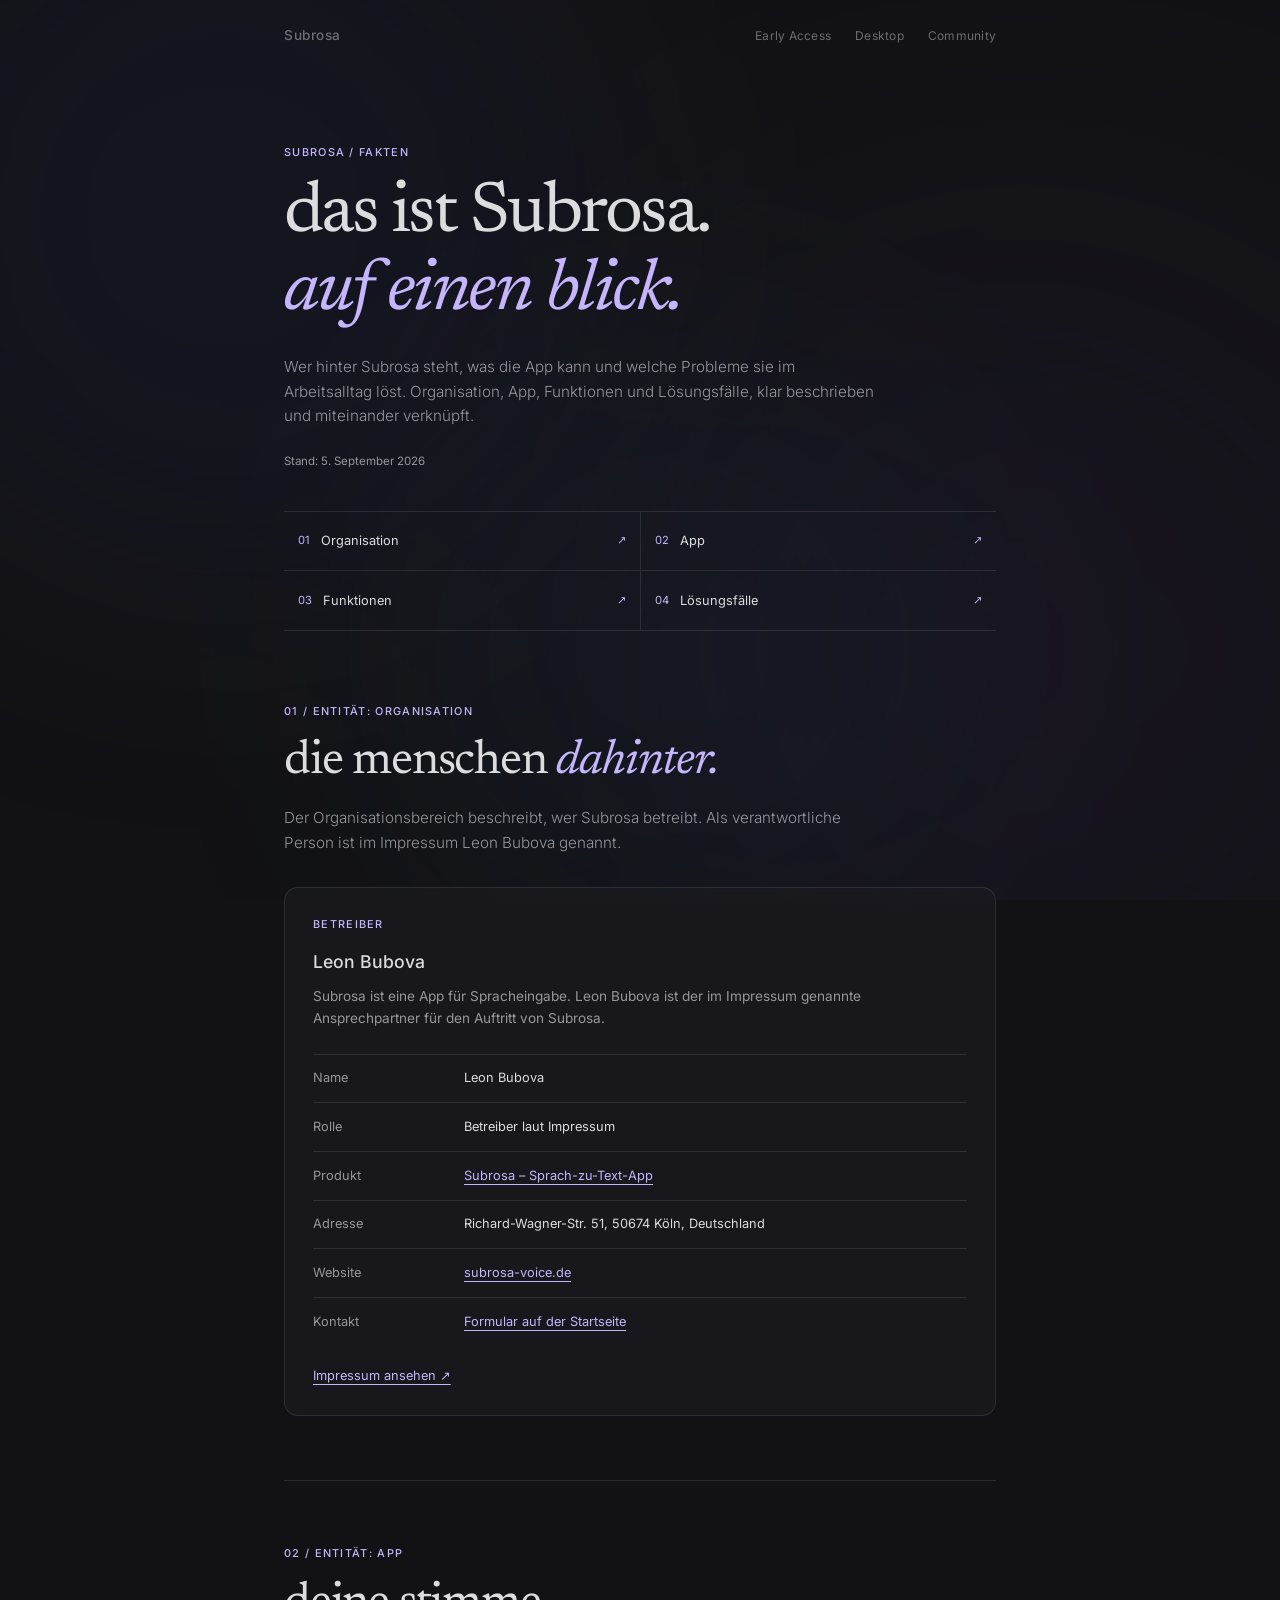
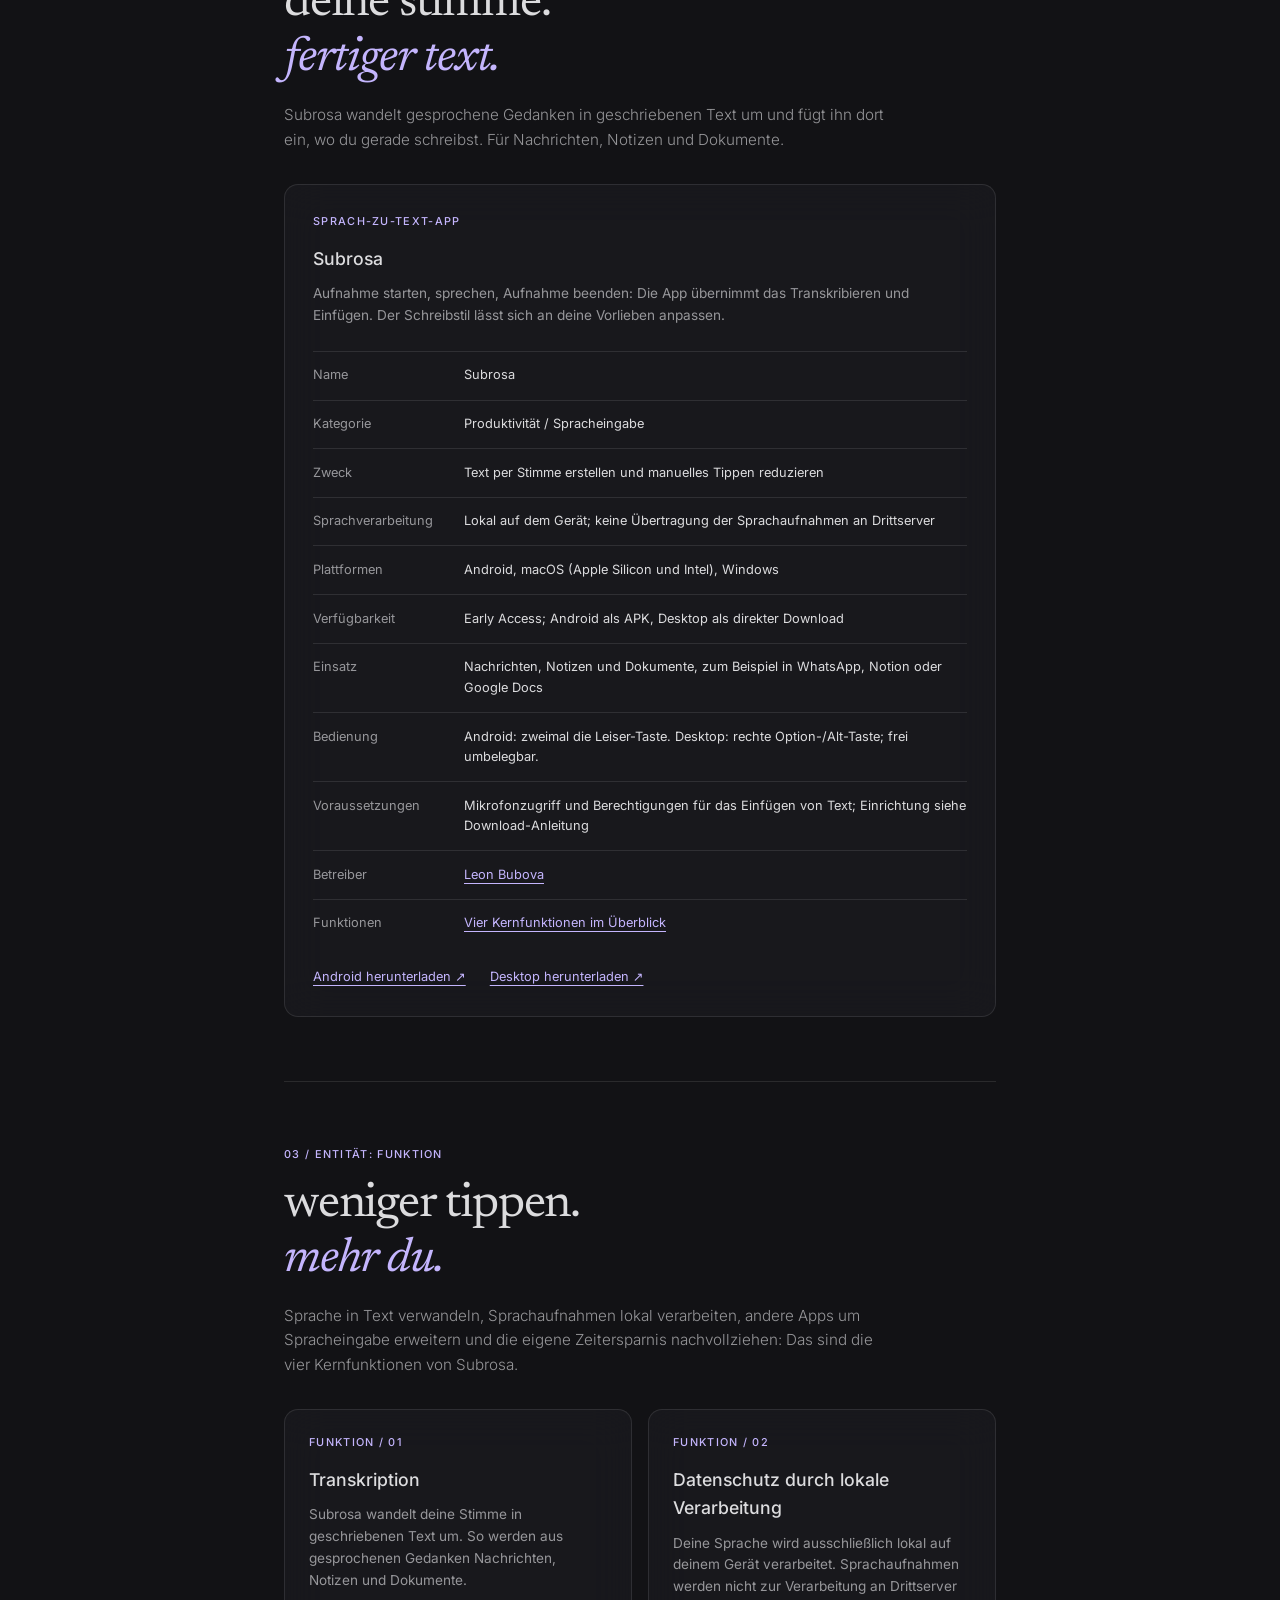
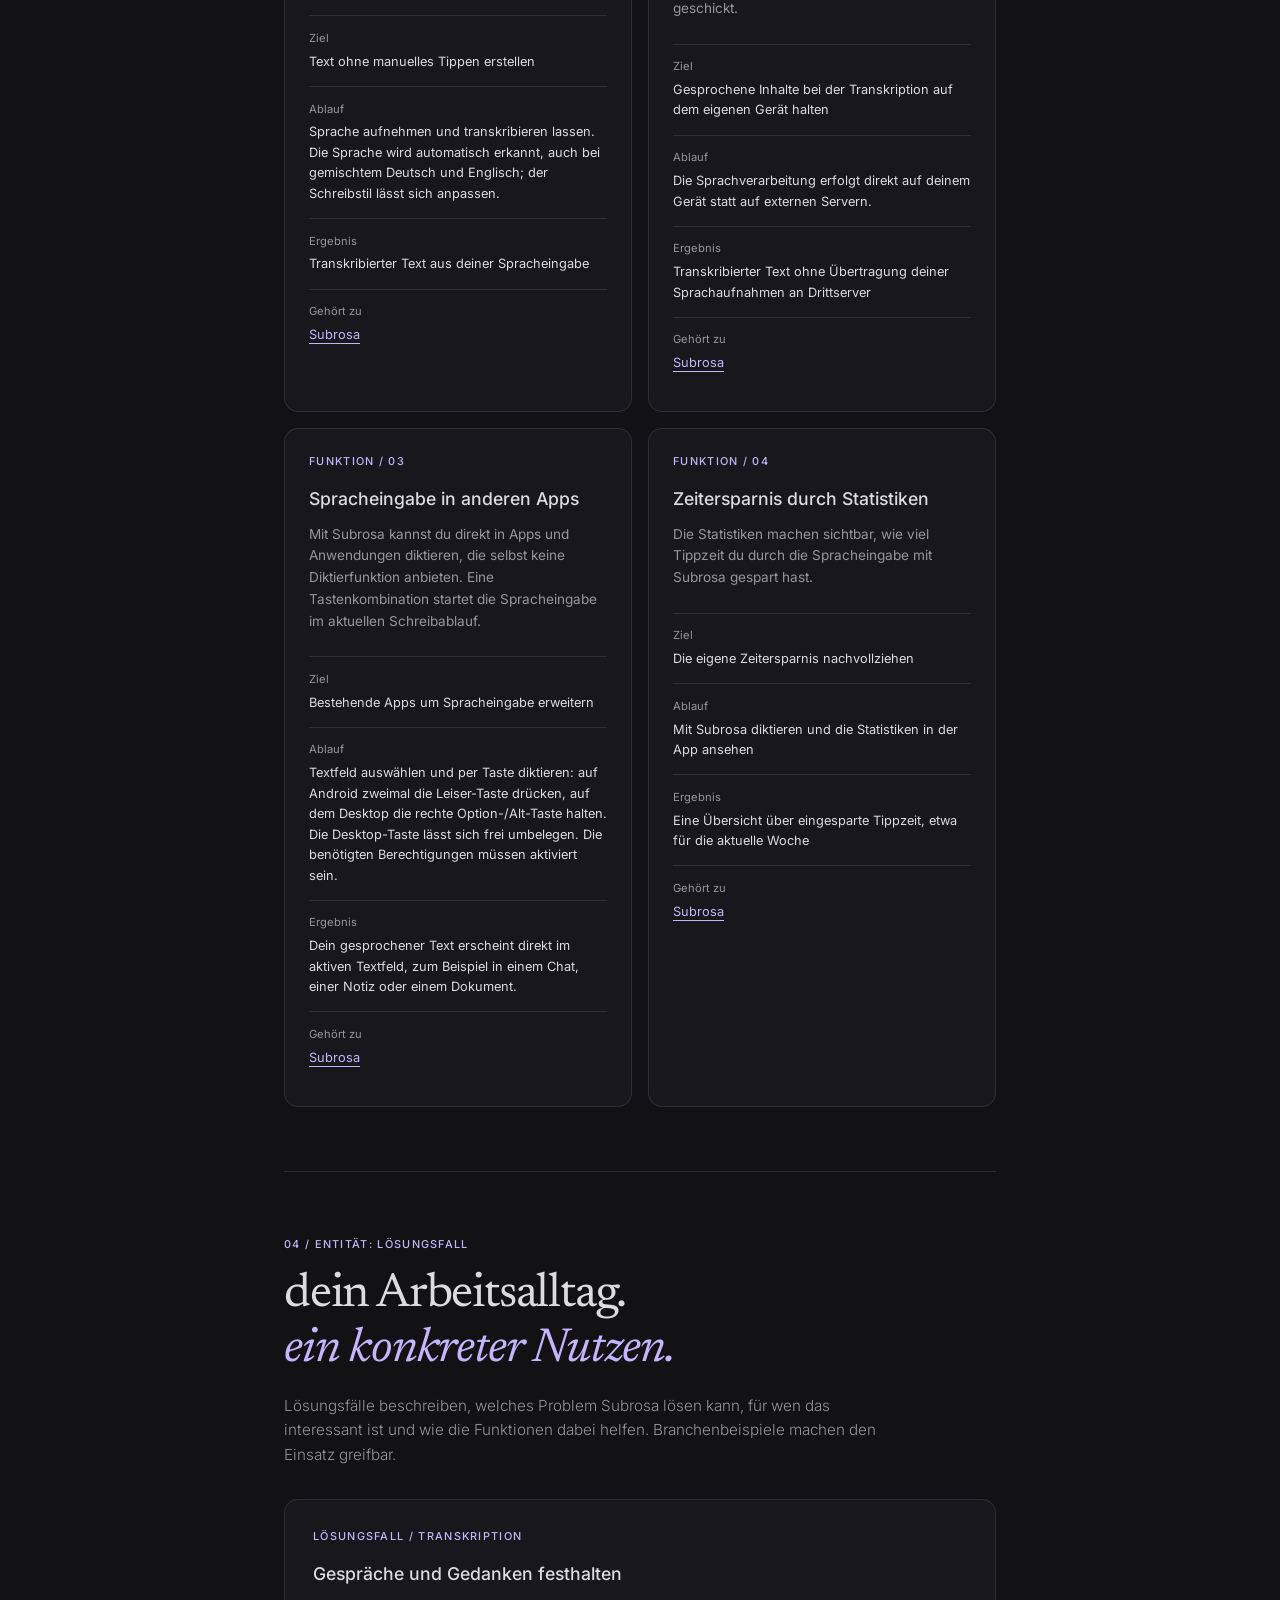
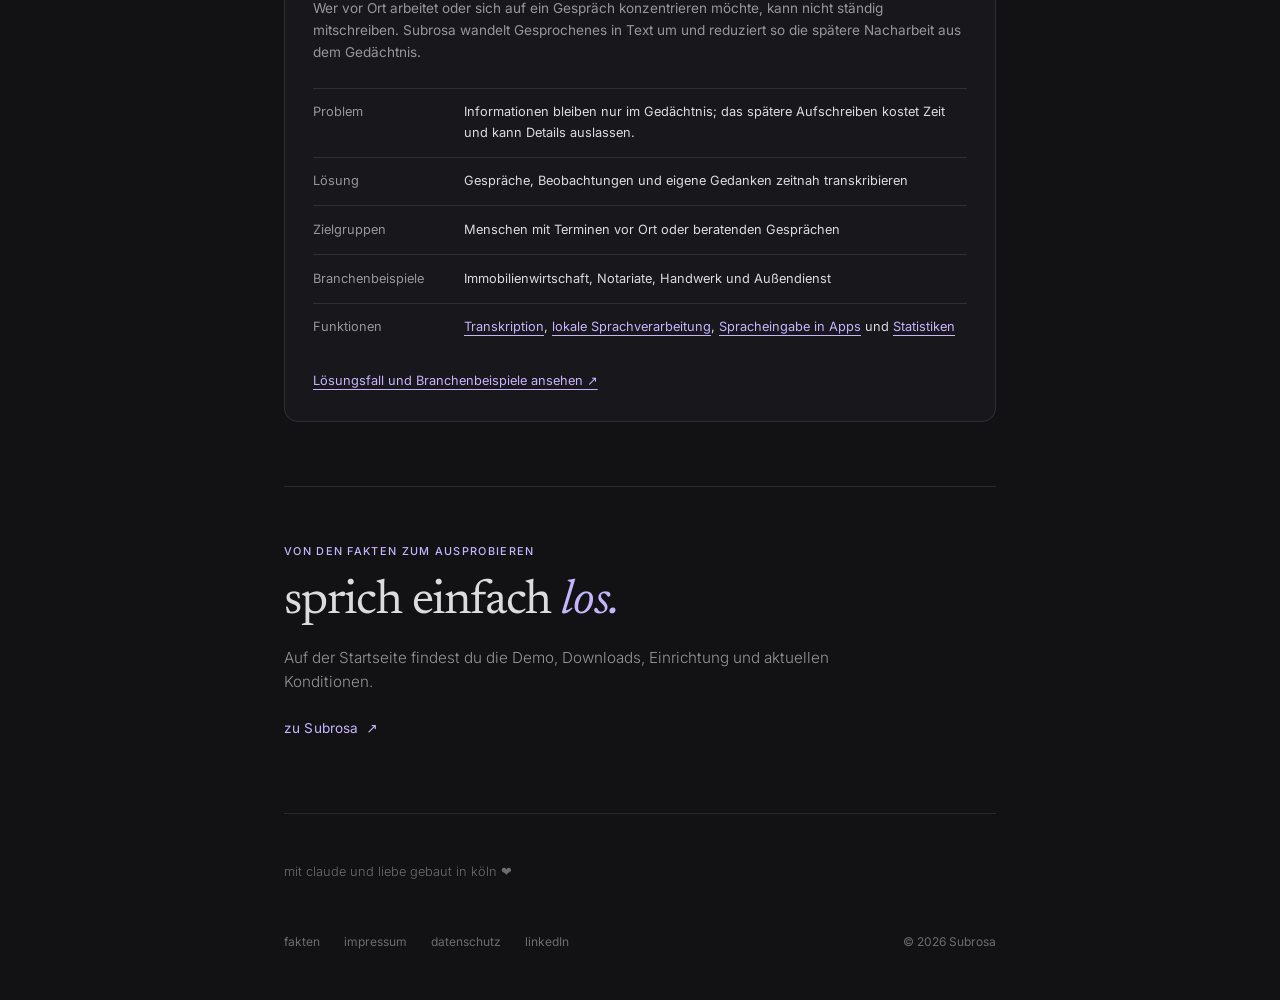
==== fakten/index.html @ fa9d4d7d "Faktenseiten und Partials ergänzt Header und Footer unter Partials angelegt und in die anderen HTML " ====
<!DOCTYPE html>
<html lang="de">
<head>
  <meta charset="UTF-8">
  <meta name="viewport" content="width=device-width, initial-scale=1.0">
  <title>Subrosa Fakten – Organisation, App, Funktionen und Lösungsfälle</title>
  <meta name="description" content="Subrosa im Überblick: Betreiber, App, Funktionen und konkrete Lösungsfälle mit Beispielen für verschiedene Branchen und Arbeitsabläufe.">
  <link rel="canonical" href="https://subrosa-voice.de/fakten/">
  <meta name="theme-color" content="#121215">
  <meta property="og:title" content="Subrosa Fakten – Organisation, App, Funktionen und Lösungsfälle">
  <meta property="og:description" content="Die Fakten zu Subrosa: Betreiber, App, Funktionen und Lösungsfälle für verschiedene Branchen, übersichtlich miteinander verknüpft.">
  <meta property="og:type" content="website">
  <meta property="og:url" content="https://subrosa-voice.de/fakten/">
  <meta property="og:locale" content="de_DE">
  <meta property="og:image" content="https://subrosa-voice.de/og-image.png">
  <meta name="twitter:card" content="summary_large_image">
  <link rel="icon" type="image/svg+xml" href="/favicon.svg">
  <link rel="preload" href="/fonts/inter-var-latin.woff2" as="font" type="font/woff2" crossorigin>
  <link rel="preload" href="/fonts/newsreader-var-normal-latin.woff2" as="font" type="font/woff2" crossorigin>
  <link rel="stylesheet" href="/fonts.css">
  <link rel="stylesheet" href="/styles.css">
  <script type="application/ld+json">
  {
    "@context": "https://schema.org",
    "@graph": [
      {
        "@type": "CollectionPage",
        "@id": "https://subrosa-voice.de/fakten/#seite",
        "url": "https://subrosa-voice.de/fakten/",
        "name": "Subrosa Fakten – Organisation, App, Funktionen und Lösungsfälle",
        "inLanguage": "de",
        "about": [{"@id": "https://subrosa-voice.de/fakten/#betreiber"}, {"@id": "https://subrosa-voice.de/fakten/#app"}],
        "mainEntity": {"@id": "https://subrosa-voice.de/fakten/#app"},
        "hasPart": {
          "@type": "WebPage",
          "@id": "https://subrosa-voice.de/fakten/loesungsfaelle/gespraeche-und-gedanken-festhalten/#seite",
          "url": "https://subrosa-voice.de/fakten/loesungsfaelle/gespraeche-und-gedanken-festhalten/",
          "name": "Gespräche und Gedanken festhalten – Lösungsfall"
        }
      },
      {
        "@type": "Person",
        "@id": "https://subrosa-voice.de/fakten/#betreiber",
        "name": "Leon Bubova",
        "description": "Im Impressum von Subrosa genannter Betreiber.",
        "address": {"@type": "PostalAddress", "streetAddress": "Richard-Wagner-Str. 51", "postalCode": "50674", "addressLocality": "Köln", "addressCountry": "DE"}
      },
      {
        "@type": "SoftwareApplication",
        "@id": "https://subrosa-voice.de/fakten/#app",
        "name": "Subrosa",
        "url": "https://subrosa-voice.de/",
        "description": "Sprach-zu-Text-App, die gesprochene Gedanken in Text umwandelt und in das aktive Textfeld einfügt.",
        "applicationCategory": "ProductivityApplication",
        "operatingSystem": ["Android", "macOS", "Windows"],
        "publisher": {"@id": "https://subrosa-voice.de/fakten/#betreiber"},
        "featureList": ["Transkription von Sprache in Text", "Datenschutz durch lokale Sprachverarbeitung ohne Übertragung an Drittserver", "Spracheingabe per Tastenkombination in Apps ohne eigene Diktierfunktion", "Zeitersparnis durch Statistiken nachvollziehen"]
      }
    ]
  }
  </script>
</head>
<body class="facts-page">
  <a class="site-skip-link" href="#inhalt">zum Inhalt</a>
  <div class="fluid-bg" aria-hidden="true">
    <div class="blob blob-1"></div><div class="blob blob-2"></div><div class="blob blob-3"></div>
  </div>
  <div data-include="header"><a class="site-component-fallback" href="/">Subrosa</a></div>
  <main class="container facts-main" id="inhalt">
    <header class="facts-hero">
      <p class="facts-eyebrow">Subrosa / Fakten</p>
      <h1>das ist Subrosa.<br><em>auf einen blick.</em></h1>
      <p class="facts-intro">Wer hinter Subrosa steht, was die App kann und welche Probleme sie im Arbeitsalltag löst. Organisation, App, Funktionen und Lösungsfälle, klar beschrieben und miteinander verknüpft.</p>
      <p class="facts-meta">Stand: <time datetime="2026-09-05">5. September 2026</time></p>
    </header>

    <div class="facts-index case-index" role="navigation" aria-label="Faktenübersicht">
      <a href="#organisation"><span>01</span> Organisation <span aria-hidden="true">↗</span></a>
      <a href="#app"><span>02</span> App <span aria-hidden="true">↗</span></a>
      <a href="#funktionen"><span>03</span> Funktionen <span aria-hidden="true">↗</span></a>
      <a href="#loesungsfaelle"><span>04</span> Lösungsfälle <span aria-hidden="true">↗</span></a>
    </div>

    <section class="facts-section" id="organisation" aria-labelledby="organisation-title">
      <p class="facts-eyebrow">01 / Entität: Organisation</p>
      <h2 id="organisation-title">die menschen <em>dahinter.</em></h2>
      <p class="facts-section-intro">Der Organisationsbereich beschreibt, wer Subrosa betreibt. Als verantwortliche Person ist im Impressum Leon Bubova genannt.</p>
      <article class="facts-card glass" id="betreiber">
        <p class="facts-eyebrow">Betreiber</p>
        <h3>Leon Bubova</h3>
        <p>Subrosa ist eine App für Spracheingabe. Leon Bubova ist der im Impressum genannte Ansprechpartner für den Auftritt von Subrosa.</p>
        <dl class="facts-data">
          <div><dt>Name</dt><dd>Leon Bubova</dd></div>
          <div><dt>Rolle</dt><dd>Betreiber laut Impressum</dd></div>
          <div><dt>Produkt</dt><dd><a href="#app">Subrosa – Sprach-zu-Text-App</a></dd></div>
          <div><dt>Adresse</dt><dd>Richard-Wagner-Str. 51, 50674 Köln, Deutschland</dd></div>
          <div><dt>Website</dt><dd><a href="https://subrosa-voice.de/">subrosa-voice.de</a></dd></div>
          <div><dt>Kontakt</dt><dd><a href="/#join">Formular auf der Startseite</a></dd></div>
        </dl>
        <a class="facts-link" href="#" data-legal="impressum">Impressum ansehen <span aria-hidden="true">↗</span></a>
      </article>
    </section>

    <section class="facts-section" id="app" aria-labelledby="app-title">
      <p class="facts-eyebrow">02 / Entität: App</p>
      <h2 id="app-title">deine stimme.<br><em>fertiger text.</em></h2>
      <p class="facts-section-intro">Subrosa wandelt gesprochene Gedanken in geschriebenen Text um und fügt ihn dort ein, wo du gerade schreibst. Für Nachrichten, Notizen und Dokumente.</p>
      <article class="facts-card glass">
        <p class="facts-eyebrow">Sprach-zu-Text-App</p>
        <h3>Subrosa</h3>
        <p>Aufnahme starten, sprechen, Aufnahme beenden: Die App übernimmt das Transkribieren und Einfügen. Der Schreibstil lässt sich an deine Vorlieben anpassen.</p>
        <dl class="facts-data">
          <div><dt>Name</dt><dd>Subrosa</dd></div>
          <div><dt>Kategorie</dt><dd>Produktivität / Spracheingabe</dd></div>
          <div><dt>Zweck</dt><dd>Text per Stimme erstellen und manuelles Tippen reduzieren</dd></div>
          <div><dt>Sprachverarbeitung</dt><dd>Lokal auf dem Gerät; keine Übertragung der Sprachaufnahmen an Drittserver</dd></div>
          <div><dt>Plattformen</dt><dd>Android, macOS (Apple Silicon und Intel), Windows</dd></div>
          <div><dt>Verfügbarkeit</dt><dd>Early Access; Android als APK, Desktop als direkter Download</dd></div>
          <div><dt>Einsatz</dt><dd>Nachrichten, Notizen und Dokumente, zum Beispiel in WhatsApp, Notion oder Google Docs</dd></div>
          <div><dt>Bedienung</dt><dd>Android: zweimal die Leiser-Taste. Desktop: rechte Option-/Alt-Taste; frei umbelegbar.</dd></div>
          <div><dt>Voraussetzungen</dt><dd>Mikrofonzugriff und Berechtigungen für das Einfügen von Text; Einrichtung siehe Download-Anleitung</dd></div>
          <div><dt>Betreiber</dt><dd><a href="#betreiber">Leon Bubova</a></dd></div>
          <div><dt>Funktionen</dt><dd><a href="#funktionen">Vier Kernfunktionen im Überblick</a></dd></div>
        </dl>
        <div class="facts-actions"><a class="facts-link" href="/#download">Android herunterladen ↗</a><a class="facts-link" href="/#desktop">Desktop herunterladen ↗</a></div>
      </article>
    </section>

    <section class="facts-section" id="funktionen" aria-labelledby="funktionen-title">
      <p class="facts-eyebrow">03 / Entität: Funktion</p>
      <h2 id="funktionen-title">weniger tippen.<br><em>mehr du.</em></h2>
      <p class="facts-section-intro">Sprache in Text verwandeln, Sprachaufnahmen lokal verarbeiten, andere Apps um Spracheingabe erweitern und die eigene Zeitersparnis nachvollziehen: Das sind die vier Kernfunktionen von Subrosa.</p>
      <div class="facts-grid">
        <article class="facts-card glass" id="transkription">
          <p class="facts-eyebrow">Funktion / 01</p><h3>Transkription</h3>
          <p>Subrosa wandelt deine Stimme in geschriebenen Text um. So werden aus gesprochenen Gedanken Nachrichten, Notizen und Dokumente.</p>
          <dl class="facts-data facts-data-stacked">
            <div><dt>Ziel</dt><dd>Text ohne manuelles Tippen erstellen</dd></div>
            <div><dt>Ablauf</dt><dd>Sprache aufnehmen und transkribieren lassen. Die Sprache wird automatisch erkannt, auch bei gemischtem Deutsch und Englisch; der Schreibstil lässt sich anpassen.</dd></div>
            <div><dt>Ergebnis</dt><dd>Transkribierter Text aus deiner Spracheingabe</dd></div>
            <div><dt>Gehört zu</dt><dd><a href="#app">Subrosa</a></dd></div>
          </dl>
        </article>
        <article class="facts-card glass" id="lokale-sprachverarbeitung">
          <p class="facts-eyebrow">Funktion / 02</p><h3>Datenschutz durch lokale Verarbeitung</h3>
          <p>Deine Sprache wird ausschließlich lokal auf deinem Gerät verarbeitet. Sprachaufnahmen werden nicht zur Verarbeitung an Drittserver geschickt.</p>
          <dl class="facts-data facts-data-stacked">
            <div><dt>Ziel</dt><dd>Gesprochene Inhalte bei der Transkription auf dem eigenen Gerät halten</dd></div>
            <div><dt>Ablauf</dt><dd>Die Sprachverarbeitung erfolgt direkt auf deinem Gerät statt auf externen Servern.</dd></div>
            <div><dt>Ergebnis</dt><dd>Transkribierter Text ohne Übertragung deiner Sprachaufnahmen an Drittserver</dd></div>
            <div><dt>Gehört zu</dt><dd><a href="#app">Subrosa</a></dd></div>
          </dl>
        </article>
        <article class="facts-card glass" id="texteinfuegen">
          <p class="facts-eyebrow">Funktion / 03</p><h3>Spracheingabe in anderen Apps</h3>
          <p>Mit Subrosa kannst du direkt in Apps und Anwendungen diktieren, die selbst keine Diktierfunktion anbieten. Eine Tastenkombination startet die Spracheingabe im aktuellen Schreibablauf.</p>
          <dl class="facts-data facts-data-stacked">
            <div><dt>Ziel</dt><dd>Bestehende Apps um Spracheingabe erweitern</dd></div>
            <div><dt>Ablauf</dt><dd>Textfeld auswählen und per Taste diktieren: auf Android zweimal die Leiser-Taste drücken, auf dem Desktop die rechte Option-/Alt-Taste halten. Die Desktop-Taste lässt sich frei umbelegen. Die benötigten Berechtigungen müssen aktiviert sein.</dd></div>
            <div><dt>Ergebnis</dt><dd>Dein gesprochener Text erscheint direkt im aktiven Textfeld, zum Beispiel in einem Chat, einer Notiz oder einem Dokument.</dd></div>
            <div><dt>Gehört zu</dt><dd><a href="#app">Subrosa</a></dd></div>
          </dl>
        </article>
        <article class="facts-card glass" id="statistiken">
          <p class="facts-eyebrow">Funktion / 04</p><h3>Zeitersparnis durch Statistiken</h3>
          <p>Die Statistiken machen sichtbar, wie viel Tippzeit du durch die Spracheingabe mit Subrosa gespart hast.</p>
          <dl class="facts-data facts-data-stacked">
            <div><dt>Ziel</dt><dd>Die eigene Zeitersparnis nachvollziehen</dd></div>
            <div><dt>Ablauf</dt><dd>Mit Subrosa diktieren und die Statistiken in der App ansehen</dd></div>
            <div><dt>Ergebnis</dt><dd>Eine Übersicht über eingesparte Tippzeit, etwa für die aktuelle Woche</dd></div>
            <div><dt>Gehört zu</dt><dd><a href="#app">Subrosa</a></dd></div>
          </dl>
        </article>
      </div>
    </section>

    <section class="facts-section" id="loesungsfaelle" aria-labelledby="loesungsfaelle-title">
      <p class="facts-eyebrow">04 / Entität: Lösungsfall</p>
      <h2 id="loesungsfaelle-title">dein Arbeitsalltag.<br><em>ein konkreter Nutzen.</em></h2>
      <p class="facts-section-intro">Lösungsfälle beschreiben, welches Problem Subrosa lösen kann, für wen das interessant ist und wie die Funktionen dabei helfen. Branchenbeispiele machen den Einsatz greifbar.</p>
      <article class="facts-card glass">
        <p class="facts-eyebrow">Lösungsfall / Transkription</p>
        <h3>Gespräche und Gedanken festhalten</h3>
        <p>Wer vor Ort arbeitet oder sich auf ein Gespräch konzentrieren möchte, kann nicht ständig mitschreiben. Subrosa wandelt Gesprochenes in Text um und reduziert so die spätere Nacharbeit aus dem Gedächtnis.</p>
        <dl class="facts-data">
          <div><dt>Problem</dt><dd>Informationen bleiben nur im Gedächtnis; das spätere Aufschreiben kostet Zeit und kann Details auslassen.</dd></div>
          <div><dt>Lösung</dt><dd>Gespräche, Beobachtungen und eigene Gedanken zeitnah transkribieren</dd></div>
          <div><dt>Zielgruppen</dt><dd>Menschen mit Terminen vor Ort oder beratenden Gesprächen</dd></div>
          <div><dt>Branchenbeispiele</dt><dd>Immobilienwirtschaft, Notariate, Handwerk und Außendienst</dd></div>
          <div><dt>Funktionen</dt><dd><a href="#transkription">Transkription</a>, <a href="#lokale-sprachverarbeitung">lokale Sprachverarbeitung</a>, <a href="#texteinfuegen">Spracheingabe in Apps</a> und <a href="#statistiken">Statistiken</a></dd></div>
        </dl>
        <a class="facts-link" href="/fakten/loesungsfaelle/gespraeche-und-gedanken-festhalten/">Lösungsfall und Branchenbeispiele ansehen ↗</a>
      </article>
    </section>

    <section class="facts-outro" aria-labelledby="start-title">
      <p class="facts-eyebrow">Von den Fakten zum Ausprobieren</p>
      <h2 id="start-title">sprich einfach <em>los.</em></h2>
      <p>Auf der Startseite findest du die Demo, Downloads, Einrichtung und aktuellen Konditionen.</p>
      <a class="hero-cta" href="/#download">zu Subrosa <span aria-hidden="true">↗</span></a>
    </section>
  </main>
  <div class="container"><div data-include="footer"><a class="site-component-fallback" href="/fakten/">fakten</a></div></div>
  <script src="/site.js"></script>
</body>
</html>
---- fonts.css ----
/* Self-hosted webfonts — no requests to Google (GDPR).
   Inter & Newsreader, SIL Open Font License 1.1.
   Source: Google Fonts API (woff2, latin + latin-ext subsets). */

/* latin-ext */
@font-face {
  font-family: 'Inter';
  font-style: normal;
  font-weight: 300 600;
  font-display: swap;
  src: url(fonts/inter-var-latin-ext.woff2) format('woff2');
  unicode-range: U+0100-02BA, U+02BD-02C5, U+02C7-02CC, U+02CE-02D7, U+02DD-02FF, U+0304, U+0308, U+0329, U+1D00-1DBF, U+1E00-1E9F, U+1EF2-1EFF, U+2020, U+20A0-20AB, U+20AD-20C0, U+2113, U+2C60-2C7F, U+A720-A7FF;
}
/* latin */
@font-face {
  font-family: 'Inter';
  font-style: normal;
  font-weight: 300 600;
  font-display: swap;
  src: url(fonts/inter-var-latin.woff2) format('woff2');
  unicode-range: U+0000-00FF, U+0131, U+0152-0153, U+02BB-02BC, U+02C6, U+02DA, U+02DC, U+0304, U+0308, U+0329, U+2000-206F, U+20AC, U+2122, U+2191, U+2193, U+2212, U+2215, U+FEFF, U+FFFD;
}
/* latin-ext */
@font-face {
  font-family: 'Newsreader';
  font-style: italic;
  font-weight: 400;
  font-display: swap;
  src: url(fonts/newsreader-var-italic-latin-ext.woff2) format('woff2');
  unicode-range: U+0100-02BA, U+02BD-02C5, U+02C7-02CC, U+02CE-02D7, U+02DD-02FF, U+0304, U+0308, U+0329, U+1D00-1DBF, U+1E00-1E9F, U+1EF2-1EFF, U+2020, U+20A0-20AB, U+20AD-20C0, U+2113, U+2C60-2C7F, U+A720-A7FF;
}
/* latin */
@font-face {
  font-family: 'Newsreader';
  font-style: italic;
  font-weight: 400;
  font-display: swap;
  src: url(fonts/newsreader-var-italic-latin.woff2) format('woff2');
  unicode-range: U+0000-00FF, U+0131, U+0152-0153, U+02BB-02BC, U+02C6, U+02DA, U+02DC, U+0304, U+0308, U+0329, U+2000-206F, U+20AC, U+2122, U+2191, U+2193, U+2212, U+2215, U+FEFF, U+FFFD;
}
/* latin-ext */
@font-face {
  font-family: 'Newsreader';
  font-style: normal;
  font-weight: 400 500;
  font-display: swap;
  src: url(fonts/newsreader-var-normal-latin-ext.woff2) format('woff2');
  unicode-range: U+0100-02BA, U+02BD-02C5, U+02C7-02CC, U+02CE-02D7, U+02DD-02FF, U+0304, U+0308, U+0329, U+1D00-1DBF, U+1E00-1E9F, U+1EF2-1EFF, U+2020, U+20A0-20AB, U+20AD-20C0, U+2113, U+2C60-2C7F, U+A720-A7FF;
}
/* latin */
@font-face {
  font-family: 'Newsreader';
  font-style: normal;
  font-weight: 400 500;
  font-display: swap;
  src: url(fonts/newsreader-var-normal-latin.woff2) format('woff2');
  unicode-range: U+0000-00FF, U+0131, U+0152-0153, U+02BB-02BC, U+02C6, U+02DA, U+02DC, U+0304, U+0308, U+0329, U+2000-206F, U+20AC, U+2122, U+2191, U+2193, U+2212, U+2215, U+FEFF, U+FFFD;
}
---- styles.css ----
*, *::before, *::after { margin: 0; padding: 0; box-sizing: border-box; }

:root {
  --bg: #121215;
  --surface: #1a1a1e;
  --surface-glass: rgba(30, 30, 35, 0.55);
  --border: rgba(255, 255, 255, 0.10);
  --text: #dcdcde;
  --text-2: rgba(220, 220, 222, 0.65);
  --text-3: rgba(220, 220, 222, 0.45);
  --accent: #c4b5fd;
  --accent-dim: rgba(196, 181, 253, 0.10);
  --fluid-1: #1a1a3e;
  --fluid-2: #2d1b4e;
  --fluid-3: #0f2a3d;
  --sans: "Inter", -apple-system, system-ui, sans-serif;
  --serif: "Newsreader", Georgia, serif;
}

html { scroll-behavior: smooth; scroll-padding-top: 4rem; }

body {
  background: var(--bg);
  color: var(--text);
  font-family: var(--sans);
  line-height: 1.6;
  -webkit-font-smoothing: antialiased;
  -moz-osx-font-smoothing: grayscale;
  overflow-x: hidden;
}

::selection {
  background: rgba(196, 181, 253, 0.30);
  color: #fff;
}

/* Fluid background */
.fluid-bg {
  position: fixed; inset: 0; z-index: -1; overflow: hidden; pointer-events: none;
}
.blob {
  position: absolute; border-radius: 50%; mix-blend-mode: screen;
}
.blob-1 {
  top: -15%; left: -10%; width: 55vw; height: 55vw;
  background: rgba(30, 30, 66, 0.45); filter: blur(120px); opacity: 0.55;
  animation: drift1 22s ease-in-out infinite;
}
.blob-2 {
  bottom: -15%; right: -10%; width: 60vw; height: 60vw;
  background: rgba(50, 31, 82, 0.35); filter: blur(140px); opacity: 0.45;
  animation: drift2 28s ease-in-out infinite;
}
.blob-3 {
  top: 40%; left: 30%; width: 45vw; height: 45vw;
  background: rgba(19, 46, 66, 0.40); filter: blur(100px); opacity: 0.35;
  animation: drift3 32s ease-in-out infinite;
}

@keyframes drift1 {
  0%, 100% { transform: translate(-10%, -10%) scale(1); }
  50% { transform: translate(15%, 10%) scale(1.15); }
}
@keyframes drift2 {
  0%, 100% { transform: translate(15%, 10%) scale(1.1); }
  50% { transform: translate(-15%, -15%) scale(0.9); }
}
@keyframes drift3 {
  0%, 100% { transform: translate(0%, 20%) scale(0.9); }
  50% { transform: translate(25%, -5%) scale(1.2); }
}

/* Glass panel */
.glass {
  background: var(--surface-glass);
  backdrop-filter: blur(20px);
  -webkit-backdrop-filter: blur(20px);
  border: 1px solid var(--border);
}

/* Container */
.container {
  max-width: 760px;
  margin: 0 auto;
  padding: 0 1.5rem;
}

/* Nav */
nav {
  position: fixed; top: 0; left: 0; right: 0; z-index: 100;
  pointer-events: none;
}
.nav-inner {
  max-width: 760px; margin: 0 auto; padding: 0 1.5rem;
  height: 56px; display: flex; align-items: center; justify-content: space-between;
  pointer-events: auto;
  border-radius: 12px; margin-top: 0.5rem;
  background: transparent;
  transition: background 0.3s, backdrop-filter 0.3s, -webkit-backdrop-filter 0.3s;
}
nav.scrolled .nav-inner {
  background: rgba(18, 18, 21, 0.45);
  backdrop-filter: blur(16px);
  -webkit-backdrop-filter: blur(16px);
}
.nav-logo {
  font-size: 0.85rem; font-weight: 500; color: var(--text-3);
  text-decoration: none; letter-spacing: 0.04em;
}
.nav-logo:hover { color: var(--text-2); }
.nav-links {
  display: flex; align-items: center; gap: 1.5rem;
}
.nav-links a {
  font-size: 0.75rem; color: var(--text-3); text-decoration: none;
  transition: color 0.2s; letter-spacing: 0.02em;
}
.nav-links a:hover { color: var(--text-2); }

/* Animations */
@keyframes fadeIn {
  from { opacity: 0; filter: blur(6px); transform: translateY(12px); }
  to { opacity: 1; filter: blur(0); transform: translateY(0); }
}

.fade-in {
  opacity: 0; filter: blur(6px); transform: translateY(12px);
  transition: opacity 0.8s cubic-bezier(0.25, 0.1, 0.25, 1), filter 0.8s cubic-bezier(0.25, 0.1, 0.25, 1), transform 0.8s cubic-bezier(0.25, 0.1, 0.25, 1);
}
.fade-in.visible { opacity: 1; filter: blur(0); transform: translateY(0); }
.fade-in.delay-1 { transition-delay: 0.12s; }
.fade-in.delay-2 { transition-delay: 0.24s; }
.fade-in.delay-3 { transition-delay: 0.36s; }

/* Hero */
.hero {
  min-height: 100vh;
  display: flex; flex-direction: column;
  justify-content: center;
  padding: 8rem 0 1.5rem;
  gap: 4rem;
}
.hero-copy { animation: fadeIn 0.9s cubic-bezier(0.25, 0.1, 0.25, 1) both; }
.hero h1 {
  font-family: var(--serif); font-weight: 400;
  font-size: clamp(2.5rem, 5.5vw, 3.5rem);
  line-height: 1.15; letter-spacing: -0.025em; margin-bottom: 1rem;
}
.hero h1 em {
  font-style: italic; color: var(--accent);
}
.hero-sub {
  font-size: 0.95rem; color: var(--text-2); max-width: 440px;
  line-height: 1.7; font-weight: 300;
}

/* Demo box */
.demo-box {
  background: rgba(255, 255, 255, 0.05);
  border: 1px solid var(--border);
  border-radius: 12px;
  padding: 1.75rem 2rem 1.5rem;
  max-width: 100%;
  animation: fadeIn 0.9s cubic-bezier(0.25, 0.1, 0.25, 1) 0.2s both;
}
.demo-header {
  display: flex; align-items: center; gap: 0.65rem;
  margin-bottom: 1.25rem;
}
.demo-dot {
  width: 7px; height: 7px; border-radius: 50%;
  background: var(--accent); opacity: 0.4;
  transition: opacity 0.3s;
}
.demo-dot.active {
  opacity: 1;
  animation: pulse 1.5s ease-in-out infinite;
}
@keyframes pulse {
  0%, 100% { opacity: 1; } 50% { opacity: 0.35; }
}
.demo-status {
  font-size: 0.6rem; text-transform: uppercase; letter-spacing: 0.1em;
  color: var(--text-3);
}
.mute-btn {
  margin-left: auto; background: none; border: none;
  font-size: 0.6rem; text-transform: uppercase; letter-spacing: 0.1em;
  color: var(--text-3); font-family: var(--sans);
  cursor: pointer; transition: color 0.2s; padding: 0.2rem;
}
.mute-btn:hover { opacity: 0.7; }
.waveform-canvas {
  display: block; width: 100%; height: 40px; margin-bottom: 1.25rem;
}
.demo-text {
  font-size: 0.9rem; color: var(--text-2); font-weight: 300;
  line-height: 1.65; height: 4.95em; overflow: hidden;
}
.demo-text .cursor {
  display: inline-block; width: 1.5px; height: 0.95em;
  background: var(--accent); vertical-align: text-bottom;
  margin-left: 1px; opacity: 0.7;
  animation: blink 1s step-end infinite;
}
@keyframes blink {
  0%, 100% { opacity: 0.7; } 50% { opacity: 0; }
}

/* Hero CTA */
.hero-cta {
  display: inline-flex; align-items: center; gap: 0.5rem;
  margin-top: 0.5rem;
  color: var(--accent); text-decoration: none;
  font-size: 0.85rem; font-weight: 400; letter-spacing: 0.01em;
  transition: opacity 0.25s;
  animation: fadeIn 0.9s cubic-bezier(0.25, 0.1, 0.25, 1) 0.4s both;
}
.hero-cta:hover { opacity: 0.7; }
.hero-cta svg {
  width: 14px; height: 14px; opacity: 0.7;
  transition: transform 0.25s;
}
.hero-cta:hover svg { transform: translateX(3px); }

/* Divider */
.divider { height: 1px; background: var(--border); margin: 2rem 0; }

/* Section heading */
.section-label {
  font-size: 0.7rem; text-transform: uppercase; letter-spacing: 0.2em;
  color: var(--text-3); margin-bottom: 2.5rem;
}

/* Steps */
.steps { padding: 3rem 0; }
.steps-list { display: flex; flex-direction: column; gap: 1.75rem; }
.step {
  display: flex; gap: 1.25rem; align-items: flex-start;
}
.step-num {
  font-family: var(--serif); font-size: 1.1rem; color: var(--accent);
  flex-shrink: 0; width: 1.5rem; padding-top: 0.1rem;
}
.step h3 {
  font-size: 0.9rem; font-weight: 500; margin-bottom: 0.3rem;
}
.step p {
  font-size: 0.825rem; color: var(--text-2); line-height: 1.65; font-weight: 300;
}

/* Style switcher */
.style-switch { padding: 3rem 0; }
.style-switch-desc {
  font-size: 0.9rem; color: var(--text-2); font-weight: 300;
  line-height: 1.65; margin-bottom: 2rem; max-width: 440px;
}
.style-options {
  display: grid; grid-template-columns: repeat(3, 1fr); gap: 1px;
  background: var(--border); border-radius: 12px; overflow: hidden;
}
.style-opt {
  background: var(--surface); padding: 1.5rem;
  cursor: pointer; transition: background-color 0.3s ease;
  border: none; color: var(--text); text-align: left;
  font-family: var(--sans);
}
.style-opt:hover { background: rgba(255, 255, 255, 0.05); }
.style-opt.active { background: rgba(196, 181, 253, 0.08); }
.style-opt-name {
  font-size: 0.85rem; font-weight: 500; margin-bottom: 0.4rem;
  display: flex; align-items: center; gap: 0.5rem;
}
.style-opt.active .style-opt-name { color: var(--accent); }
.style-opt-preview {
  font-size: 0.75rem; color: var(--text-3); line-height: 1.5; font-weight: 300;
}

@media (max-width: 560px) {
  .style-options { grid-template-columns: 1fr; }
}

/* Features */
.features { padding: 3rem 0; }
.features-grid {
  display: grid; grid-template-columns: 1fr 1fr; gap: 1.25rem;
}
.feature-card {
  padding: 1.75rem; border-radius: 16px;
  transition: background-color 0.3s ease;
  will-change: background-color;
}
.feature-card:hover { background-color: rgba(255, 255, 255, 0.06); }
.feature-icon {
  width: 2rem; height: 2rem; margin-bottom: 1rem;
  color: var(--accent); opacity: 0.7;
}
.feature-icon svg { width: 100%; height: 100%; }
.feature-card h3 {
  font-size: 0.9rem; font-weight: 500; margin-bottom: 0.5rem;
  letter-spacing: -0.01em;
}
.feature-card p {
  font-size: 0.825rem; color: var(--text-2); line-height: 1.65; font-weight: 300;
}

/* Testimonial */
.testimonial { padding: 3rem 0; }
.testimonial blockquote {
  font-family: var(--serif); font-style: italic;
  font-size: clamp(1.5rem, 3.5vw, 1.9rem);
  line-height: 1.6; color: var(--text-2); margin-bottom: 1.25rem;
  max-width: 540px;
}
.testimonial cite {
  font-style: normal; font-size: 0.8rem; color: var(--text-3);
}
.compat-logos {
  display: flex; gap: 1.75rem; margin-top: auto;
  align-items: center; padding-bottom: 1.5rem;
}
.mobile-only { display: none; }
.compat-logos span {
  font-size: 0.7rem; color: var(--text-3); font-weight: 400;
  letter-spacing: 0.02em; opacity: 0.5;
}

/* Pricing */
.pricing { padding: 3rem 0; }
.pricing h2 {
  font-family: var(--serif); font-size: clamp(1.75rem, 4vw, 2.25rem);
  font-weight: 400; letter-spacing: -0.02em; margin-bottom: 2rem;
}
.pricing-grid {
  display: grid; grid-template-columns: repeat(3, 1fr); gap: 1px;
  background: var(--border); border-radius: 16px; overflow: hidden;
}
.plan {
  background: var(--surface); padding: 2rem;
  display: flex; flex-direction: column;
}
.plan-name {
  font-size: 0.8rem; font-weight: 500; margin-bottom: 0.75rem;
  letter-spacing: 0.02em;
}
.plan-price {
  font-family: var(--serif); font-size: 1.75rem; margin-bottom: 0.25rem;
}
.plan-price span {
  font-family: var(--sans); font-size: 0.8rem; font-weight: 300;
  color: var(--text-2);
}
.plan-desc {
  font-size: 0.75rem; color: var(--text-3); line-height: 1.5;
  margin-bottom: 1.5rem; flex: 1;
}
.plan-cta {
  display: inline-flex; align-items: center; justify-content: center;
  padding: 0.5rem 1rem; border-radius: 8px; text-decoration: none;
  font-size: 0.8rem; font-weight: 500;
  transition: border-color 0.2s ease, background-color 0.2s ease, opacity 0.2s ease;
  border: 1px solid var(--border); color: var(--text);
}
.plan-cta:hover {
  border-color: rgba(255, 255, 255, 0.15);
  background-color: rgba(255, 255, 255, 0.06);
}
.plan-cta.primary {
  background: var(--accent); color: var(--bg); border-color: var(--accent);
}
.plan-cta.primary:hover { opacity: 0.85; }
.pricing-note {
  margin-top: 1.25rem; font-size: 0.75rem; color: var(--text-3);
  font-weight: 300; max-width: 520px; line-height: 1.6;
}

/* Early Access */
.early-access { padding: 3rem 0; }
.ea-title {
  font-family: var(--serif); font-size: clamp(1.75rem, 4vw, 2.25rem);
  font-weight: 400; letter-spacing: -0.02em; margin-bottom: 1rem;
}
.ea-title em { font-style: italic; color: var(--accent); }
.ea-desc {
  font-size: 0.9rem; color: var(--text-2); font-weight: 300;
  line-height: 1.65; max-width: 520px; margin-bottom: 2.5rem;
}
.ea-steps { display: flex; flex-direction: column; gap: 1.75rem; }
.ea-step { display: flex; gap: 1.25rem; align-items: flex-start; }
.ea-step h3 { font-size: 0.9rem; font-weight: 500; margin-bottom: 0.3rem; }
.ea-step p {
  font-size: 0.825rem; color: var(--text-2); line-height: 1.65; font-weight: 300;
}
.ea-download {
  display: inline-flex; align-items: center; margin-top: 0.75rem;
  padding: 0.5rem 1rem; border-radius: 8px;
  background: var(--accent); color: var(--bg);
  font-size: 0.8rem; font-weight: 500; text-decoration: none;
  transition: opacity 0.2s;
}
.ea-download:hover { opacity: 0.85; }
.ea-downloads { display: flex; flex-wrap: wrap; gap: 0.6rem; }
.ea-step code {
  font-size: 0.78rem; padding: 0.1rem 0.4rem; border-radius: 5px;
  background: rgba(255, 255, 255, 0.07); color: var(--text);
  white-space: nowrap;
}

/* CTA */
.cta { padding: 5rem 0; position: relative; }
.cta-glow {
  position: absolute; top: 50%; left: 50%; transform: translate(-50%, -50%);
  width: 40vw; height: 30vw; border-radius: 50%;
  background: rgba(50, 31, 82, 0.12); filter: blur(80px);
  pointer-events: none;
}
.cta h2 {
  font-family: var(--serif); font-size: clamp(1.75rem, 4vw, 2.25rem);
  font-weight: 400; letter-spacing: -0.02em; margin-bottom: 0.75rem;
  position: relative;
}
.cta h2 em { font-style: italic; color: var(--accent); }
.cta p {
  color: var(--text-2); font-size: 0.9rem; font-weight: 300;
  margin-bottom: 2rem; max-width: 440px; line-height: 1.65;
  position: relative;
}
.cta-form { position: relative; max-width: 440px; }
.cta-input-row {
  display: flex; gap: 0.5rem;
}
.cta-input-row input[type="email"] {
  flex: 1; padding: 0.7rem 1.1rem; border-radius: 10px;
  border: 1px solid var(--border); background: var(--surface-glass);
  backdrop-filter: blur(12px); -webkit-backdrop-filter: blur(12px);
  color: var(--text); font-family: var(--sans); font-size: 0.85rem;
  outline: none; transition: border-color 0.2s;
}
.cta-input-row input[type="email"]::placeholder { color: var(--text-3); }
.cta-input-row input[type="email"]:focus { border-color: var(--accent); }
.cta-submit {
  display: inline-flex; align-items: center; gap: 0.4rem;
  padding: 0.7rem 1.25rem; border-radius: 10px; border: 1px solid var(--accent);
  background: var(--accent); color: var(--bg);
  font-family: var(--sans); font-size: 0.85rem; font-weight: 500;
  cursor: pointer; transition: opacity 0.2s; white-space: nowrap;
}
.cta-submit:hover { opacity: 0.85; }
.cta-submit svg { width: 14px; height: 14px; flex-shrink: 0; }
.cta-submit:disabled { opacity: 0.5; cursor: not-allowed; }
.honeypot { position: absolute; left: -9999px; opacity: 0; height: 0; width: 0; }
.cta-feedback {
  margin-top: 0.75rem; font-size: 0.8rem; font-weight: 300;
  color: var(--text-2); min-height: 1.2em;
}
.cta-feedback.success { color: var(--accent); }
.cta-feedback.error { color: #e57373; }

/* Hidden message */
.hidden-message {
  color: transparent; font-size: 0.7rem; user-select: all;
  display: block; margin-top: 0.5rem;
}
.hidden-message::selection {
  color: var(--accent); background: rgba(196, 181, 253, 0.2);
}

/* Buttons */
.btn {
  display: inline-flex; align-items: center; gap: 0.5rem;
  padding: 0.625rem 1.25rem; border-radius: 8px; text-decoration: none;
  font-size: 0.85rem; font-weight: 500;
  transition: border-color 0.2s ease, background-color 0.2s ease, opacity 0.2s ease;
}
.btn svg { width: 16px; height: 16px; flex-shrink: 0; opacity: 0.7; }
.btn-primary {
  background: var(--text); color: var(--bg);
}
.btn-primary:hover { opacity: 0.85; }
.btn-secondary {
  color: var(--text); border: 1px solid var(--border);
}
.btn-secondary:hover {
  border-color: rgba(255, 255, 255, 0.15);
  background-color: rgba(255, 255, 255, 0.06);
}

/* Footer */
footer {
  padding: 3rem 0; border-top: 1px solid var(--border);
  display: flex; flex-direction: column; gap: 1.5rem;
}
.footer-top { font-size: 0.8rem; color: var(--text-3); font-weight: 300; }
.footer-bottom {
  display: flex; justify-content: space-between; align-items: center;
  flex-wrap: wrap; gap: 1rem;
}
.footer-copy { font-size: 0.75rem; color: var(--text-3); }
footer a, footer .li-link {
  font-size: 0.75rem; color: var(--text-3); text-decoration: none;
  transition: color 0.2s; cursor: pointer;
}
footer a:hover, footer .li-link:hover { color: var(--text-2); }
.footer-links { display: flex; gap: 1.5rem; }

/* Legal modal */
.legal-overlay {
  display: none; position: fixed; inset: 0; z-index: 300;
  background: rgba(0, 0, 0, 0.6); backdrop-filter: blur(6px);
  -webkit-backdrop-filter: blur(6px);
  align-items: center; justify-content: center; padding: 1.5rem;
}
.legal-overlay.visible { display: flex; }
.legal-modal {
  background: var(--surface); border: 1px solid var(--border);
  border-radius: 16px; padding: 2rem; max-width: 520px; width: 100%;
  max-height: 80vh; overflow-y: auto; position: relative;
}
.legal-close {
  position: absolute; top: 1rem; right: 1rem;
  background: none; border: none; color: var(--text-3);
  font-size: 1.25rem; cursor: pointer; padding: 0.25rem 0.5rem;
  transition: color 0.2s;
}
.legal-close:hover { color: var(--text); }
.legal-modal h3 {
  font-size: 0.9rem; font-weight: 500; margin-bottom: 1rem;
}
.legal-modal p {
  font-size: 0.8rem; color: var(--text-2); font-weight: 300;
  line-height: 1.65; margin-bottom: 0.75rem;
}
.legal-modal a { color: var(--accent); text-decoration: none; }
.legal-modal a:hover { opacity: 0.7; }

/* Editor mode */
.edit-bar {
  display: none; position: fixed; bottom: 1.5rem; left: 50%; transform: translateX(-50%);
  z-index: 200; background: rgba(26, 26, 30, 0.95); border: 1px solid rgba(255,255,255,0.12);
  backdrop-filter: blur(16px); -webkit-backdrop-filter: blur(16px);
  border-radius: 12px; padding: 0.6rem 0.75rem; gap: 0.5rem;
  align-items: center; font-size: 0.7rem; color: var(--text-2);
  box-shadow: 0 8px 32px rgba(0,0,0,0.4);
}
.edit-bar.visible { display: flex; }
.edit-bar-label {
  font-size: 0.6rem; text-transform: uppercase; letter-spacing: 0.08em;
  color: var(--text-3); margin-right: 0.25rem;
}
.edit-bar button {
  padding: 0.35rem 0.7rem; border-radius: 6px; border: 1px solid var(--border);
  background: transparent; color: var(--text-2); font-size: 0.65rem;
  cursor: pointer; font-family: var(--sans); transition: background-color 0.2s;
}
.edit-bar button:hover { background: rgba(255,255,255,0.08); }
.edit-bar button.active { background: var(--accent); color: var(--bg); border-color: var(--accent); }
.edit-bar .edit-export {
  background: rgba(196, 181, 253, 0.15); border-color: rgba(196, 181, 253, 0.3);
  color: var(--accent);
}
.edit-bar .edit-close {
  margin-left: 0.25rem; background: none; border: none; color: var(--text-3);
  font-size: 0.85rem; padding: 0.2rem 0.4rem;
}

body.editing a,
body.editing button:not(.edit-bar button):not(.style-opt) {
  pointer-events: none;
}
body.editing [data-key],
body.editing [data-edit] {
  pointer-events: auto;
  outline: 1px dashed rgba(196, 181, 253, 0.25);
  outline-offset: 4px;
  cursor: text;
  border-radius: 4px;
  transition: outline-color 0.2s;
}
body.editing [data-key]:hover,
body.editing [data-edit]:hover {
  outline-color: rgba(196, 181, 253, 0.5);
}
body.editing [data-key]:focus,
body.editing [data-edit]:focus {
  outline-color: var(--accent);
  outline-style: solid;
}

/* Mobile */
@media (max-width: 560px) {
  nav { transform: translateY(-100%); transition: transform 0.3s; }
  nav.scrolled { transform: translateY(0); }
  .hero { min-height: 100svh; padding: 3rem 0 3rem; gap: 3.5rem; justify-content: flex-start; padding-top: 12svh; }
  .hero h1 { margin-bottom: 1.5rem; }
  .hero-sub { margin-bottom: 0; }
  .compat-logos { display: flex; padding-bottom: 0.5rem; }
  .desktop-only { display: none; }
  .mobile-only { display: inline; }
  .demo-box { padding: 1.25rem 1.5rem 1.25rem; }
  .features-grid { grid-template-columns: 1fr; gap: 1rem; }
  .pricing-grid { grid-template-columns: 1fr; border-radius: 12px; }
  .plan { padding: 1.25rem 1.5rem; }
  .plan-price { font-size: 1.4rem; }
  .plan-desc { margin-bottom: 1rem; }
  .plan-cta { padding: 0.45rem 0.85rem; }
  .cta-input-row { flex-direction: column; gap: 1rem; }
  .cta-submit { justify-content: center; }
  .btn { justify-content: center; }
  .nav-links a:first-child { display: none; }
}

@media (prefers-reduced-motion: reduce) {
  *, *::before, *::after {
    animation-duration: 0.01ms !important;
    animation-iteration-count: 1 !important;
    transition-duration: 0.01ms !important;
    scroll-behavior: auto !important;
  }
  .fade-in { opacity: 1; filter: none; transform: none; }
  .blob { animation: none; }
}

/* =====================================================================
   NEW: Shared page components (site-*) — facts rollout, 2026-09-05
   Existing styles above this marker are unchanged.
   ===================================================================== */
.site-footer-links { flex-wrap: wrap; gap: 0.75rem 1.5rem; }
.site-component-fallback {
  display: inline-block; padding: 0.75rem 0;
  color: var(--accent); font-size: 0.8rem; text-underline-offset: 4px;
}
.site-skip-link {
  position: fixed; top: 0.75rem; left: 1rem; z-index: 400;
  padding: 0.6rem 1rem; background: var(--surface); color: var(--accent);
  border: 1px solid var(--accent); border-radius: 8px;
  transform: translateY(-200%);
}
.site-skip-link:focus { transform: translateY(0); }
.site-error-main { min-height: 75vh; padding-top: 10rem; padding-bottom: 5rem; }
.site-error-main h1 {
  font-family: var(--serif); font-size: clamp(2rem, 5vw, 3rem); font-weight: 400;
}
.site-error-main h1 em { color: var(--accent); }
.site-error-main p { margin: 1rem 0 2rem; color: var(--text-2); }
.site-error-page > .container { width: 100%; }

/* =====================================================================
   NEW: Facts overview (/fakten/) — all new classes use facts-*.
   ===================================================================== */
.facts-main { padding-top: 9rem; }
.facts-hero { padding-bottom: 2.5rem; }
.facts-eyebrow {
  margin-bottom: 0.9rem; color: var(--accent); font-size: 0.68rem;
  font-weight: 500; letter-spacing: 0.12em; text-transform: uppercase;
}
.facts-hero h1 {
  font-family: var(--serif); font-size: clamp(2.8rem, 7vw, 4.5rem);
  line-height: 1.08; font-weight: 400; letter-spacing: -0.035em;
  margin-bottom: 1.5rem;
}
.facts-hero h1 em, .facts-section h2 em, .facts-outro h2 em { color: var(--accent); }
.facts-intro, .facts-section-intro, .facts-outro > p:not(.facts-eyebrow) {
  max-width: 600px; font-size: 0.95rem; font-weight: 300; color: var(--text-2);
}
.facts-meta { margin-top: 1.5rem; font-size: 0.72rem; color: var(--text-2); }
.facts-index {
  display: grid; grid-template-columns: repeat(3, minmax(0, 1fr));
  border-block: 1px solid var(--border); margin-bottom: 0.5rem;
}
.facts-index a {
  display: flex; align-items: center; gap: 0.7rem; padding: 1.2rem 0.85rem;
  text-decoration: none; color: var(--text); font-size: 0.8rem;
  transition: background 0.2s;
}
.facts-index a + a { border-left: 1px solid var(--border); }
.facts-index a:hover { background: var(--accent-dim); }
.facts-index a span { color: var(--accent); font-size: 0.7rem; }
.facts-index a span:last-child { margin-left: auto; }
.facts-section { padding: 4rem 0; scroll-margin-top: 1.5rem; }
.facts-section + .facts-section { border-top: 1px solid var(--border); }
.facts-section h2, .facts-outro h2 {
  font-family: var(--serif); font-size: clamp(2rem, 5vw, 3rem); line-height: 1.15;
  font-weight: 400; letter-spacing: -0.025em; margin-bottom: 1rem;
}
.facts-section-intro { margin-bottom: 2rem; }
.facts-card { padding: 1.75rem; border-radius: 14px; min-width: 0; scroll-margin-top: 5rem; }
.facts-card h3 { font-size: 1.1rem; font-weight: 500; margin-bottom: 0.65rem; }
.facts-card > p:not(.facts-eyebrow) { font-size: 0.85rem; color: var(--text-2); }
.facts-data { margin-top: 1.5rem; font-size: 0.8rem; }
.facts-data > div {
  display: grid; grid-template-columns: 135px minmax(0, 1fr); gap: 1rem;
  border-top: 1px solid var(--border); padding: 0.85rem 0;
}
.facts-data dt { color: var(--text-2); font-weight: 400; }
.facts-data dd { overflow-wrap: anywhere; }
.facts-data a, .facts-link { color: var(--accent); text-underline-offset: 4px; }
.facts-data a:hover, .facts-link:hover { color: var(--text); }
.facts-link { display: inline-block; font-size: 0.8rem; margin-top: 1.25rem; }
.facts-actions { display: flex; flex-wrap: wrap; gap: 0 1.5rem; }
.facts-grid { display: grid; grid-template-columns: repeat(2, minmax(0, 1fr)); gap: 1rem; }
.facts-grid .facts-card { padding: 1.5rem; }
.facts-data-stacked > div { grid-template-columns: 1fr; gap: 0.25rem; }
.facts-data-stacked dt { font-size: 0.7rem; }
.facts-outro { padding: 3.5rem 0 4.5rem; border-top: 1px solid var(--border); }
.facts-outro .hero-cta { margin-top: 1.5rem; }
.facts-page a:focus-visible, .site-error-page a:focus-visible {
  outline: 2px solid var(--accent); outline-offset: 5px; border-radius: 3px;
}
@media (max-width: 600px) {
  .facts-main { padding-top: 7rem; }
  .facts-grid { grid-template-columns: 1fr; }
  .facts-index { grid-template-columns: 1fr; }
  .facts-index a { padding-inline: 0.5rem; }
  .facts-index a + a { border-left: 0; border-top: 1px solid var(--border); }
  .facts-card { padding: 1.25rem; }
  .facts-data > div { grid-template-columns: 1fr; gap: 0.25rem; }
  .facts-section { padding: 3rem 0; }
  .facts-page nav, .site-error-page nav { transform: none; }
}
/* END NEW: shared components and facts overview */

/* =====================================================================
   NEW: Solution cases (/fakten/loesungsfaelle/) — classes use case-*.
   ===================================================================== */
.case-index { grid-template-columns: repeat(2, minmax(0, 1fr)); }
.case-index a:nth-child(odd) { border-left: 0; }
.case-index a:nth-child(n+3) { border-top: 1px solid var(--border); }
.case-breadcrumb {
  display: flex; flex-wrap: wrap; gap: 0.4rem 0.65rem; margin-bottom: 2rem;
  color: var(--text-2); font-size: 0.72rem;
}
.case-breadcrumb a { color: var(--accent); text-underline-offset: 4px; }
.case-examples { display: grid; gap: 1.5rem; }
.case-steps { list-style: none; counter-reset: case-step; margin-bottom: 2rem; }
.case-steps li {
  counter-increment: case-step; position: relative;
  padding: 0 0 1.75rem 2.75rem;
}
.case-steps li::before {
  content: counter(case-step) "."; position: absolute; left: 0; top: -0.2rem;
  font-family: var(--serif); font-size: 1.75rem; color: var(--accent);
}
.case-steps h3 { font-size: 1rem; font-weight: 500; margin-bottom: 0.5rem; }
.case-steps p { color: var(--text-2); font-size: 0.85rem; }
.case-note { margin-top: 1.25rem; padding-top: 1.25rem; border-top: 1px solid var(--border); }
@media (max-width: 600px) {
  .case-index { grid-template-columns: 1fr; }
}
/* END NEW: solution cases */
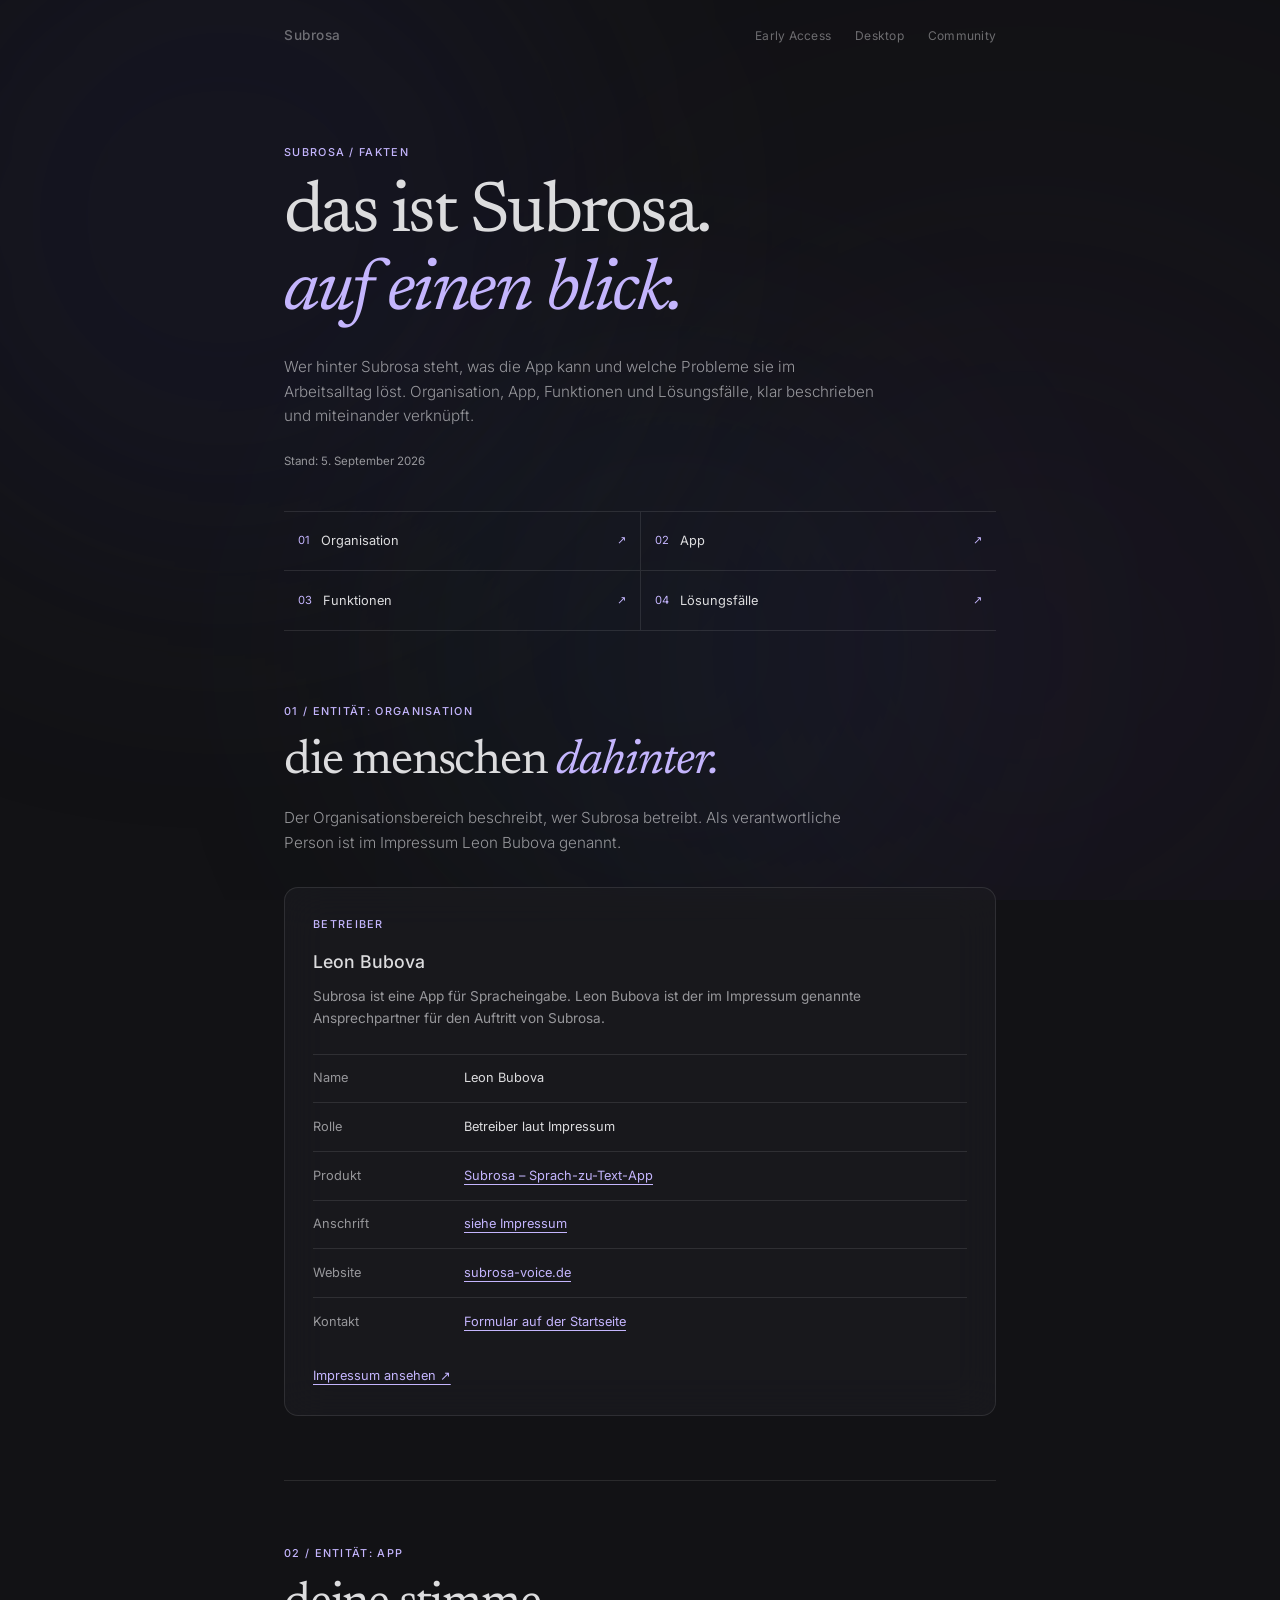
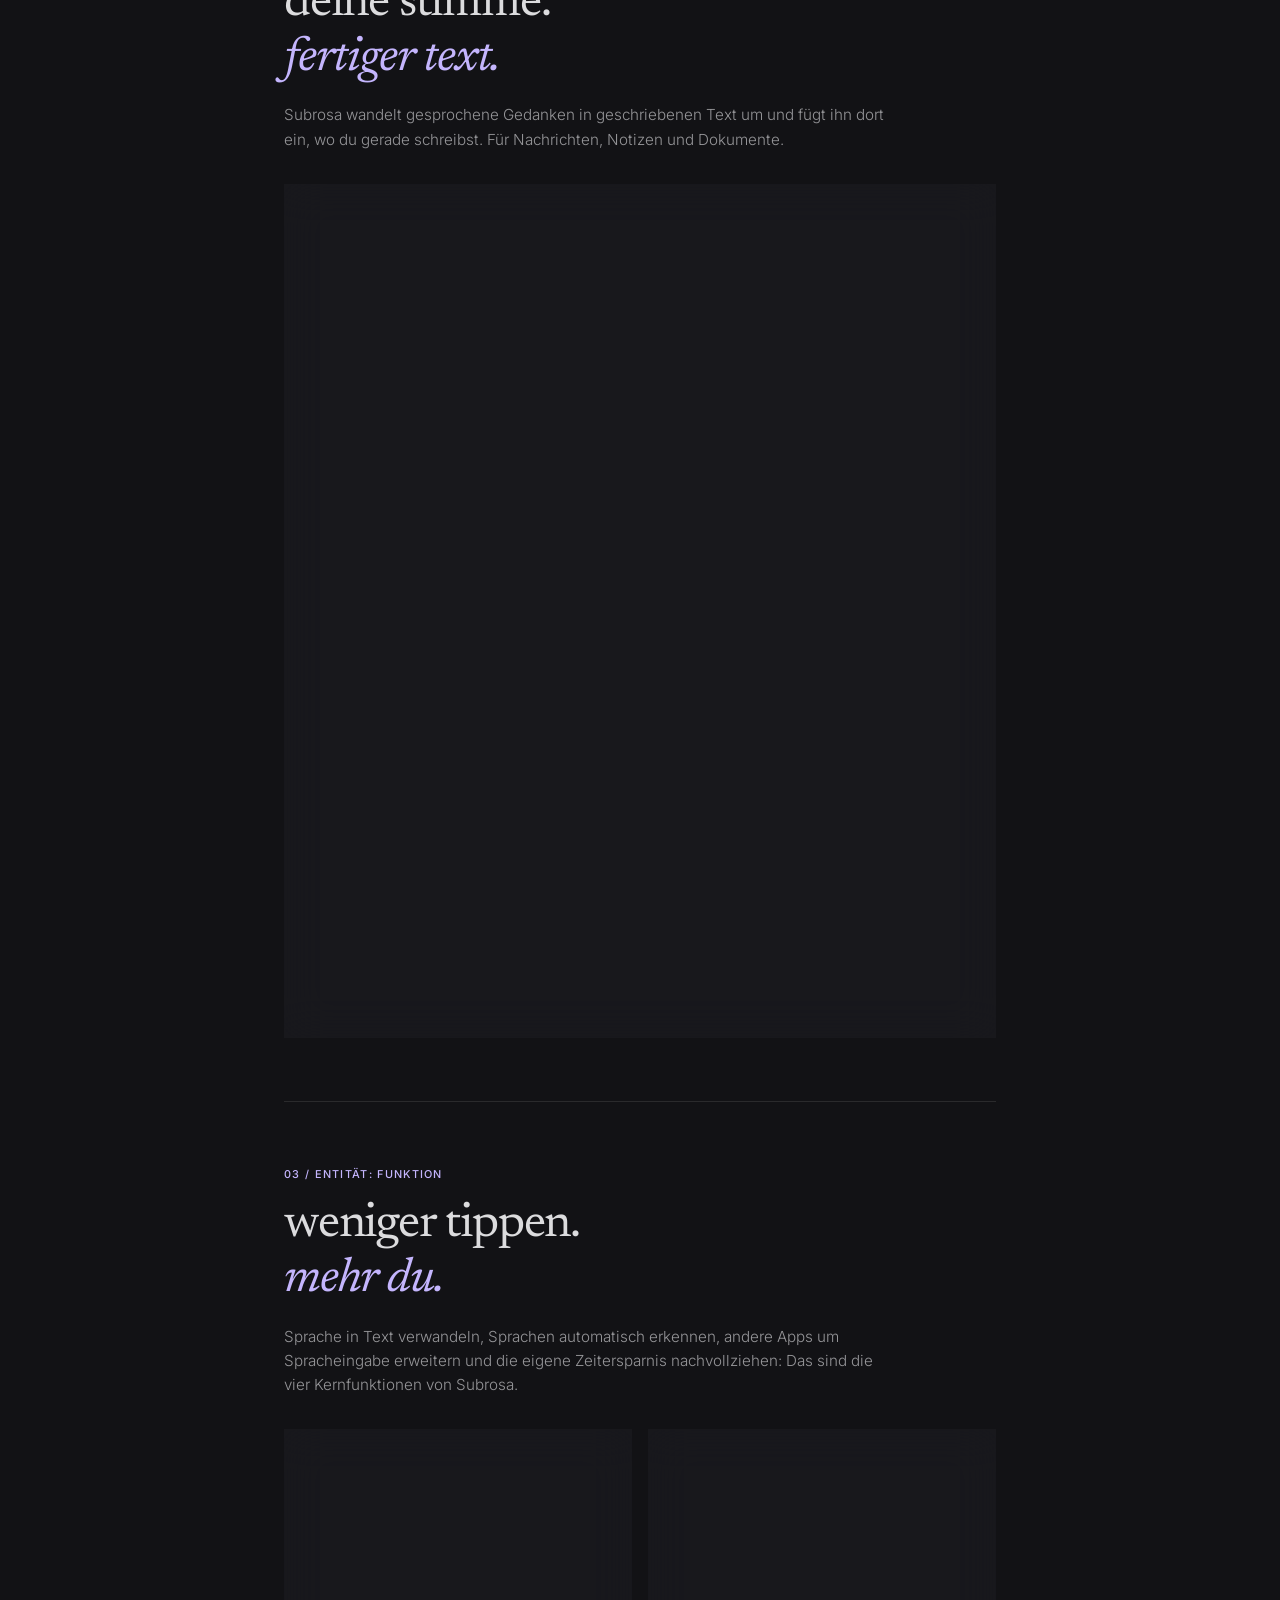
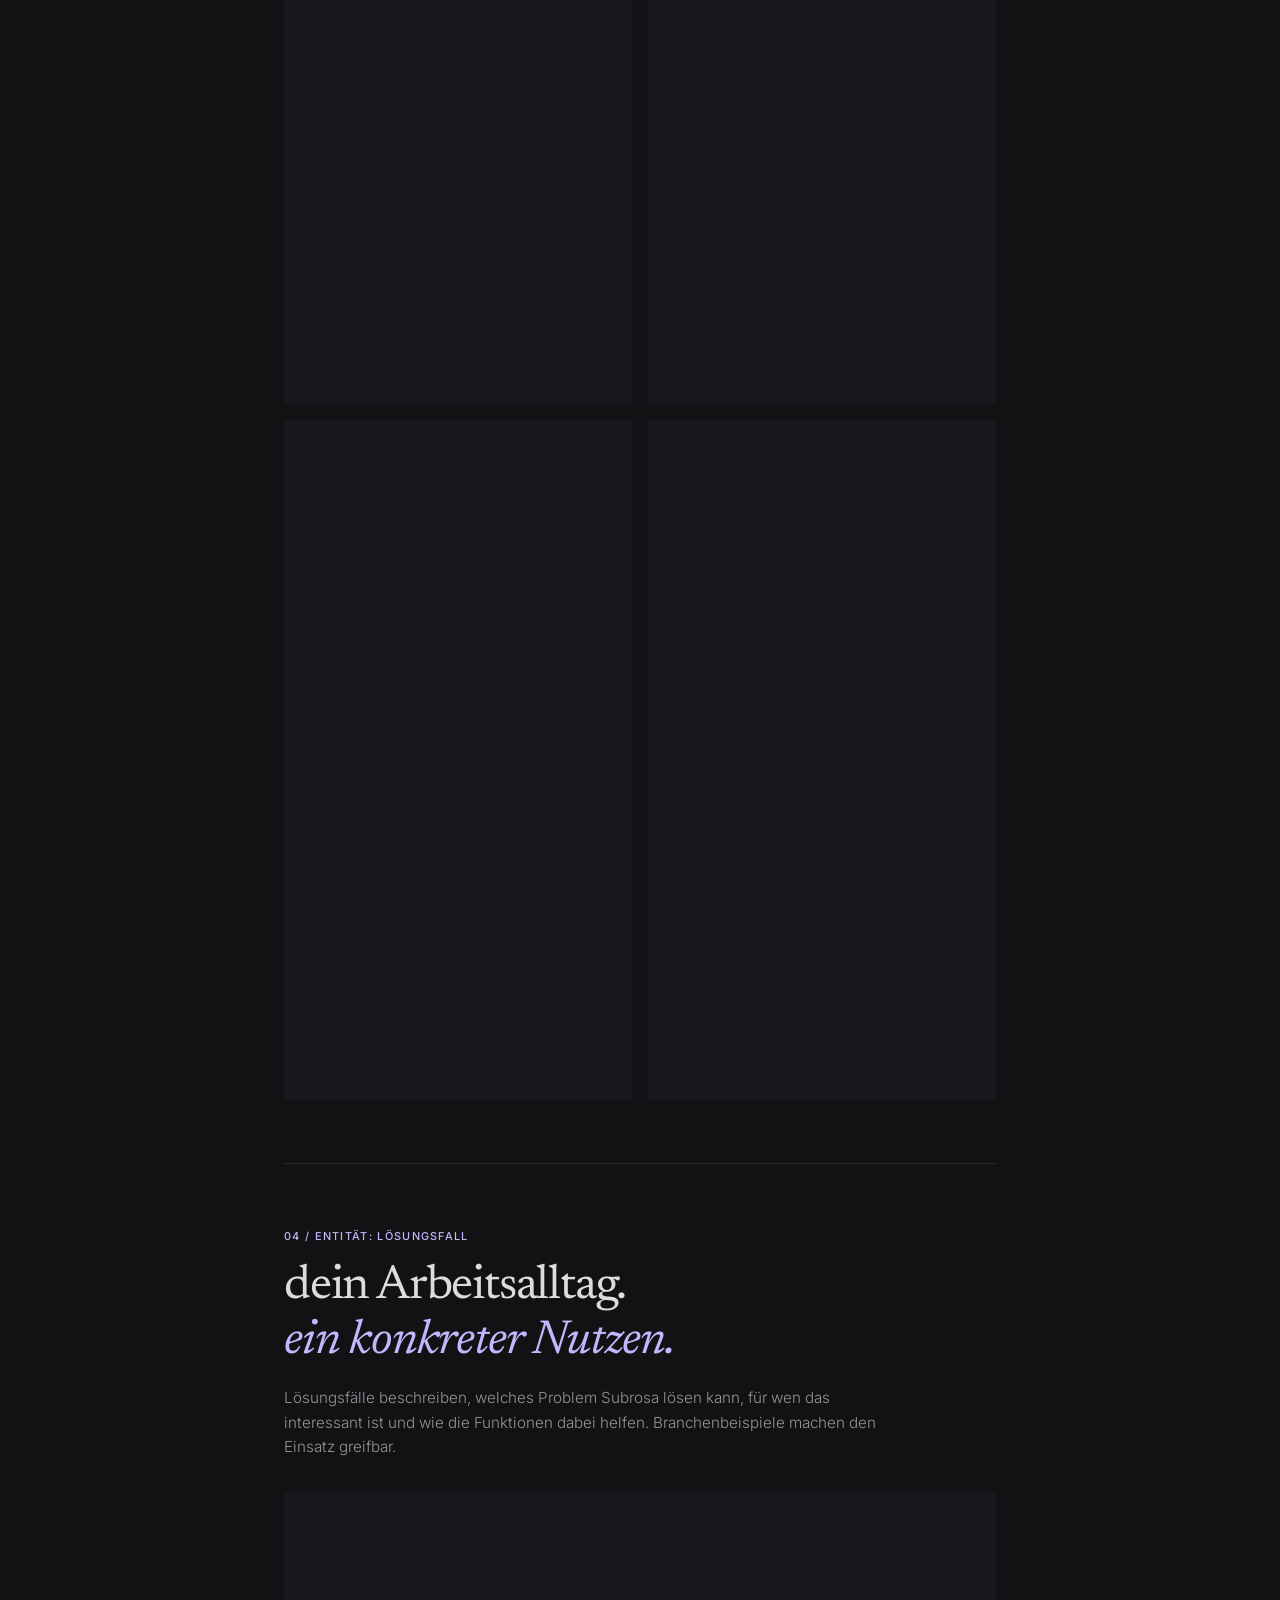
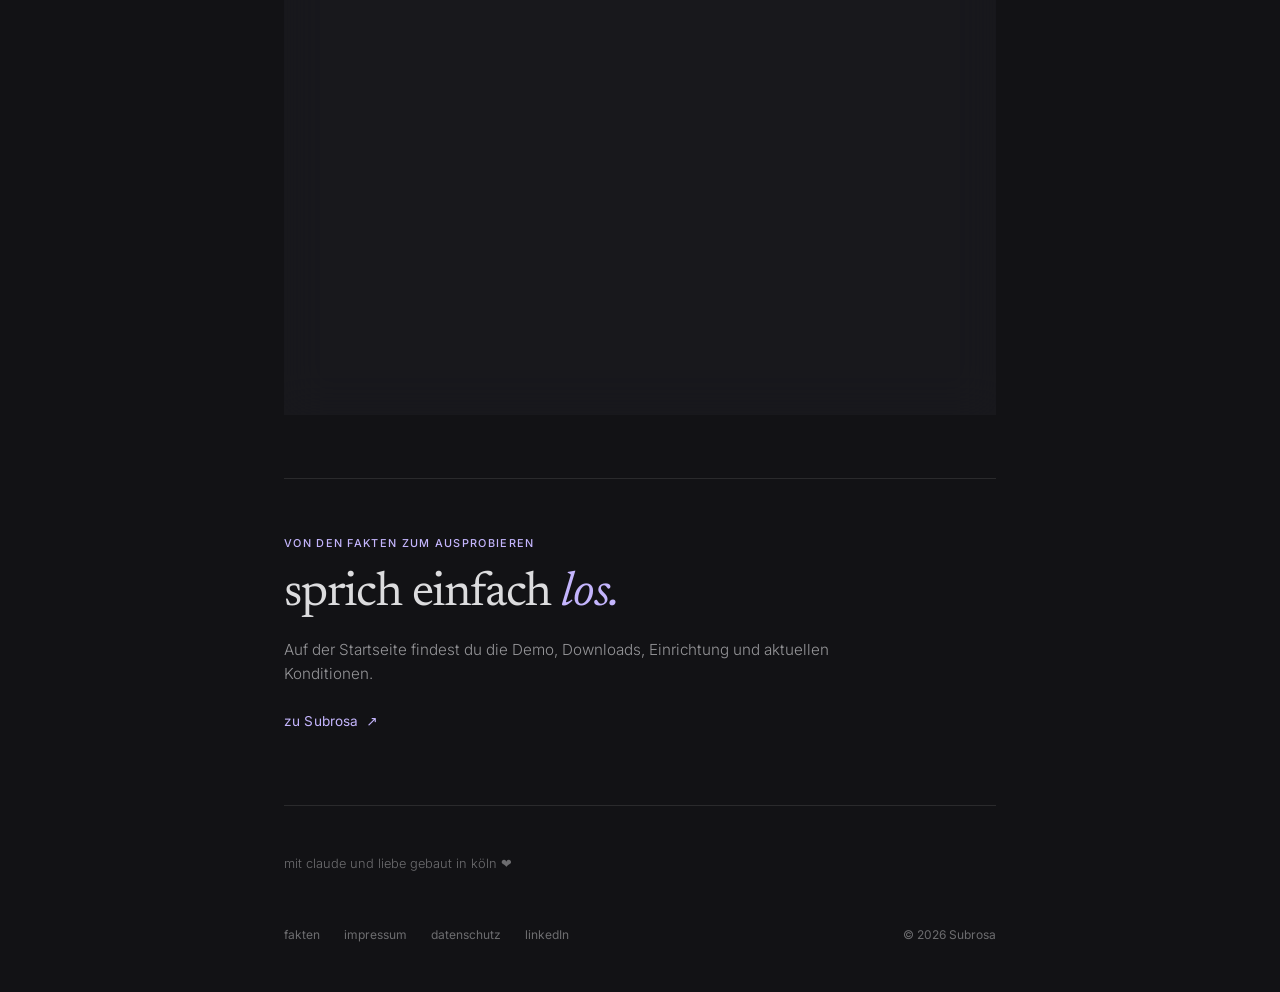
==== commit 4ffa7072: "Review fixes for facts pages - Remove IDE config from repo and ignore .idea/ - Replace unverified lo" ====
--- a/fakten/index.html
+++ b/fakten/index.html
@@ -42,8 +42,7 @@
         "@type": "Person",
         "@id": "https://subrosa-voice.de/fakten/#betreiber",
         "name": "Leon Bubova",
-        "description": "Im Impressum von Subrosa genannter Betreiber.",
-        "address": {"@type": "PostalAddress", "streetAddress": "Richard-Wagner-Str. 51", "postalCode": "50674", "addressLocality": "Köln", "addressCountry": "DE"}
+        "description": "Im Impressum von Subrosa genannter Betreiber."
       },
       {
         "@type": "SoftwareApplication",
@@ -54,7 +53,7 @@
         "applicationCategory": "ProductivityApplication",
         "operatingSystem": ["Android", "macOS", "Windows"],
         "publisher": {"@id": "https://subrosa-voice.de/fakten/#betreiber"},
-        "featureList": ["Transkription von Sprache in Text", "Datenschutz durch lokale Sprachverarbeitung ohne Übertragung an Drittserver", "Spracheingabe per Tastenkombination in Apps ohne eigene Diktierfunktion", "Zeitersparnis durch Statistiken nachvollziehen"]
+        "featureList": ["Transkription von Sprache in Text", "Automatische Spracherkennung, auch bei gemischten Sprachen", "Spracheingabe per Tastenkombination in Apps ohne eigene Diktierfunktion", "Zeitersparnis durch Statistiken nachvollziehen"]
       }
     ]
   }
@@ -93,7 +92,7 @@
           <div><dt>Name</dt><dd>Leon Bubova</dd></div>
           <div><dt>Rolle</dt><dd>Betreiber laut Impressum</dd></div>
           <div><dt>Produkt</dt><dd><a href="#app">Subrosa – Sprach-zu-Text-App</a></dd></div>
-          <div><dt>Adresse</dt><dd>Richard-Wagner-Str. 51, 50674 Köln, Deutschland</dd></div>
+          <div><dt>Anschrift</dt><dd><a href="#" data-legal="impressum">siehe Impressum</a></dd></div>
           <div><dt>Website</dt><dd><a href="https://subrosa-voice.de/">subrosa-voice.de</a></dd></div>
           <div><dt>Kontakt</dt><dd><a href="/#join">Formular auf der Startseite</a></dd></div>
         </dl>
@@ -113,7 +112,7 @@
           <div><dt>Name</dt><dd>Subrosa</dd></div>
           <div><dt>Kategorie</dt><dd>Produktivität / Spracheingabe</dd></div>
           <div><dt>Zweck</dt><dd>Text per Stimme erstellen und manuelles Tippen reduzieren</dd></div>
-          <div><dt>Sprachverarbeitung</dt><dd>Lokal auf dem Gerät; keine Übertragung der Sprachaufnahmen an Drittserver</dd></div>
+          <div><dt>Sprachen</dt><dd>Automatische Erkennung der gesprochenen Sprache, auch bei gemischten Sprachen</dd></div>
           <div><dt>Plattformen</dt><dd>Android, macOS (Apple Silicon und Intel), Windows</dd></div>
           <div><dt>Verfügbarkeit</dt><dd>Early Access; Android als APK, Desktop als direkter Download</dd></div>
           <div><dt>Einsatz</dt><dd>Nachrichten, Notizen und Dokumente, zum Beispiel in WhatsApp, Notion oder Google Docs</dd></div>
@@ -129,7 +128,7 @@
     <section class="facts-section" id="funktionen" aria-labelledby="funktionen-title">
       <p class="facts-eyebrow">03 / Entität: Funktion</p>
       <h2 id="funktionen-title">weniger tippen.<br><em>mehr du.</em></h2>
-      <p class="facts-section-intro">Sprache in Text verwandeln, Sprachaufnahmen lokal verarbeiten, andere Apps um Spracheingabe erweitern und die eigene Zeitersparnis nachvollziehen: Das sind die vier Kernfunktionen von Subrosa.</p>
+      <p class="facts-section-intro">Sprache in Text verwandeln, Sprachen automatisch erkennen, andere Apps um Spracheingabe erweitern und die eigene Zeitersparnis nachvollziehen: Das sind die vier Kernfunktionen von Subrosa.</p>
       <div class="facts-grid">
         <article class="facts-card glass" id="transkription">
           <p class="facts-eyebrow">Funktion / 01</p><h3>Transkription</h3>
@@ -141,13 +140,13 @@
             <div><dt>Gehört zu</dt><dd><a href="#app">Subrosa</a></dd></div>
           </dl>
         </article>
-        <article class="facts-card glass" id="lokale-sprachverarbeitung">
-          <p class="facts-eyebrow">Funktion / 02</p><h3>Datenschutz durch lokale Verarbeitung</h3>
-          <p>Deine Sprache wird ausschließlich lokal auf deinem Gerät verarbeitet. Sprachaufnahmen werden nicht zur Verarbeitung an Drittserver geschickt.</p>
-          <dl class="facts-data facts-data-stacked">
-            <div><dt>Ziel</dt><dd>Gesprochene Inhalte bei der Transkription auf dem eigenen Gerät halten</dd></div>
-            <div><dt>Ablauf</dt><dd>Die Sprachverarbeitung erfolgt direkt auf deinem Gerät statt auf externen Servern.</dd></div>
-            <div><dt>Ergebnis</dt><dd>Transkribierter Text ohne Übertragung deiner Sprachaufnahmen an Drittserver</dd></div>
+        <article class="facts-card glass" id="mehrsprachig">
+          <p class="facts-eyebrow">Funktion / 02</p><h3>Mehrsprachig ohne Umschalten</h3>
+          <p>Subrosa erkennt die gesprochene Sprache automatisch. Das funktioniert auch, wenn du innerhalb eines Diktats zwischen Sprachen wechselst.</p>
+          <dl class="facts-data facts-data-stacked">
+            <div><dt>Ziel</dt><dd>In mehreren Sprachen diktieren, ohne vorher eine Sprache einzustellen</dd></div>
+            <div><dt>Ablauf</dt><dd>Einfach sprechen; die Sprache wird während der Transkription erkannt.</dd></div>
+            <div><dt>Ergebnis</dt><dd>Text in der jeweils gesprochenen Sprache, auch bei gemischten Sätzen</dd></div>
             <div><dt>Gehört zu</dt><dd><a href="#app">Subrosa</a></dd></div>
           </dl>
         </article>
@@ -187,7 +186,7 @@
           <div><dt>Lösung</dt><dd>Gespräche, Beobachtungen und eigene Gedanken zeitnah transkribieren</dd></div>
           <div><dt>Zielgruppen</dt><dd>Menschen mit Terminen vor Ort oder beratenden Gesprächen</dd></div>
           <div><dt>Branchenbeispiele</dt><dd>Immobilienwirtschaft, Notariate, Handwerk und Außendienst</dd></div>
-          <div><dt>Funktionen</dt><dd><a href="#transkription">Transkription</a>, <a href="#lokale-sprachverarbeitung">lokale Sprachverarbeitung</a>, <a href="#texteinfuegen">Spracheingabe in Apps</a> und <a href="#statistiken">Statistiken</a></dd></div>
+          <div><dt>Funktionen</dt><dd><a href="#transkription">Transkription</a>, <a href="#mehrsprachig">Spracherkennung</a>, <a href="#texteinfuegen">Spracheingabe in Apps</a> und <a href="#statistiken">Statistiken</a></dd></div>
         </dl>
         <a class="facts-link" href="/fakten/loesungsfaelle/gespraeche-und-gedanken-festhalten/">Lösungsfall und Branchenbeispiele ansehen ↗</a>
       </article>
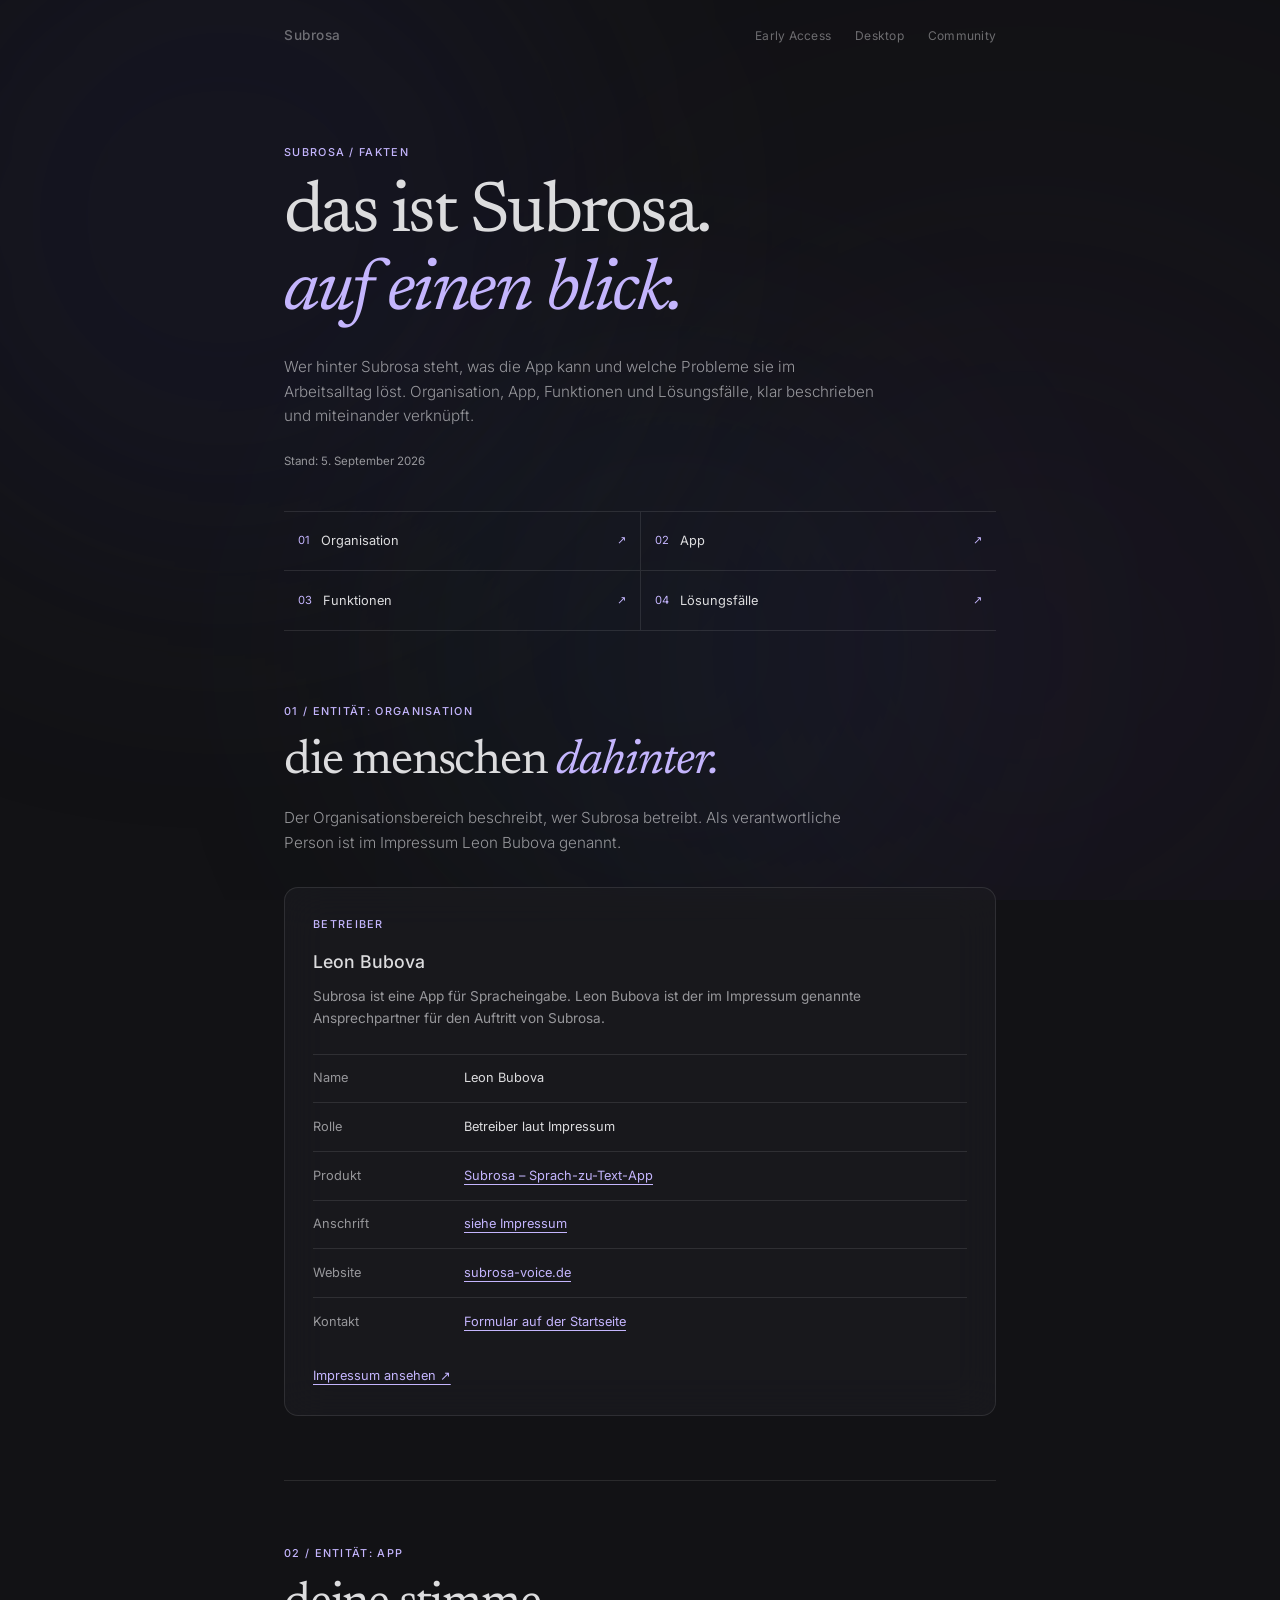
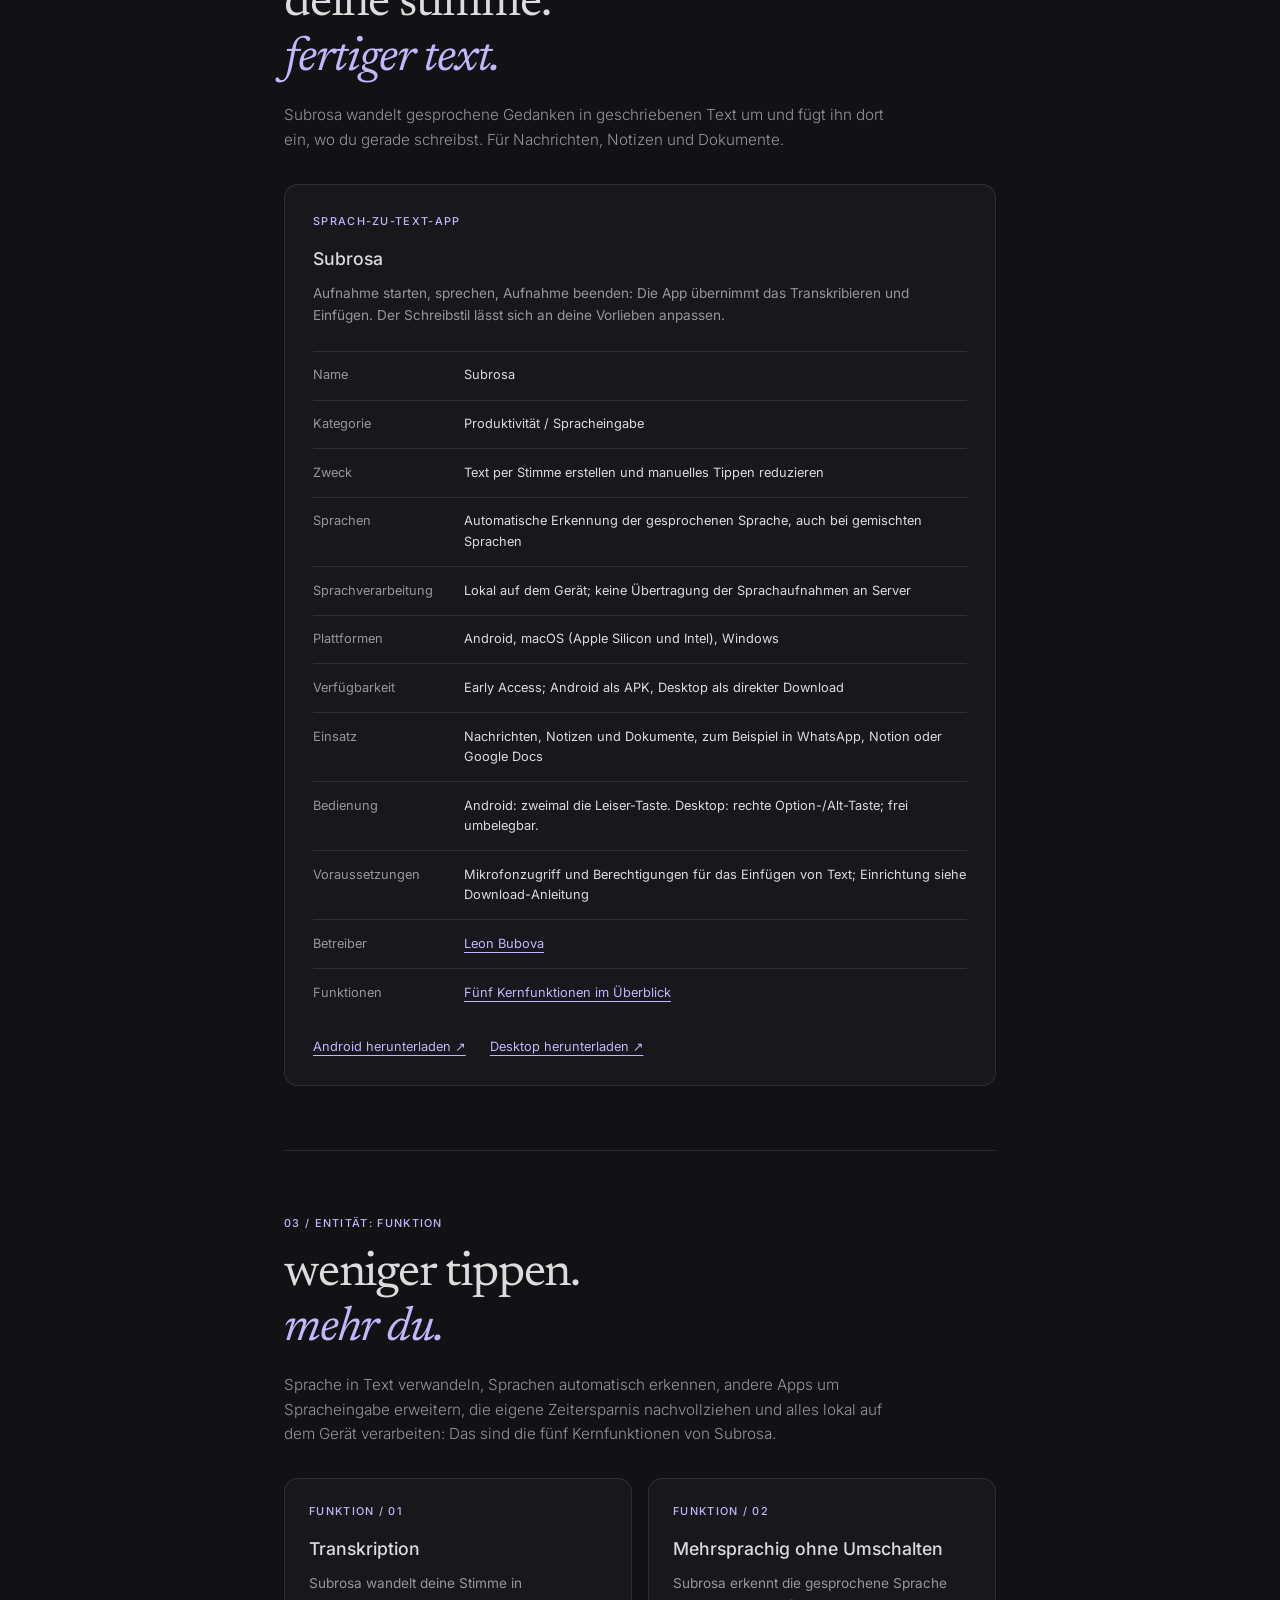
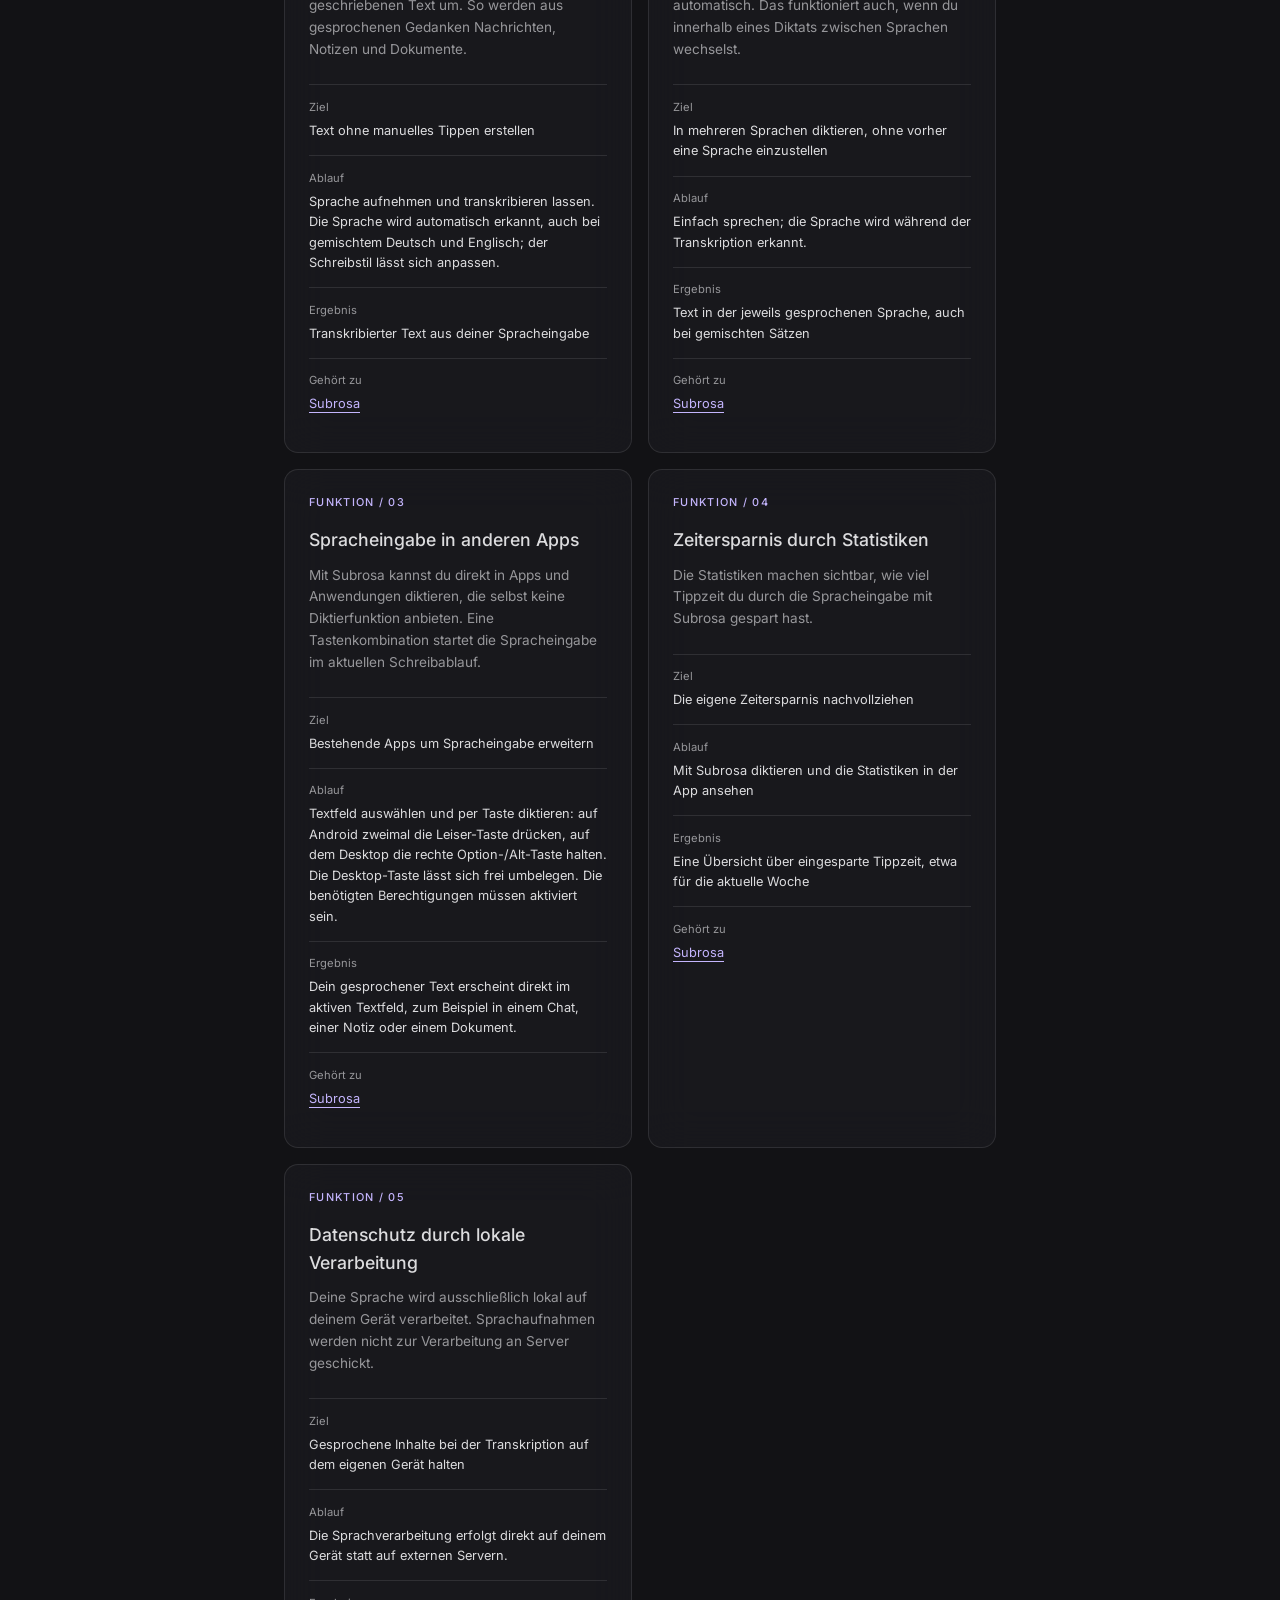
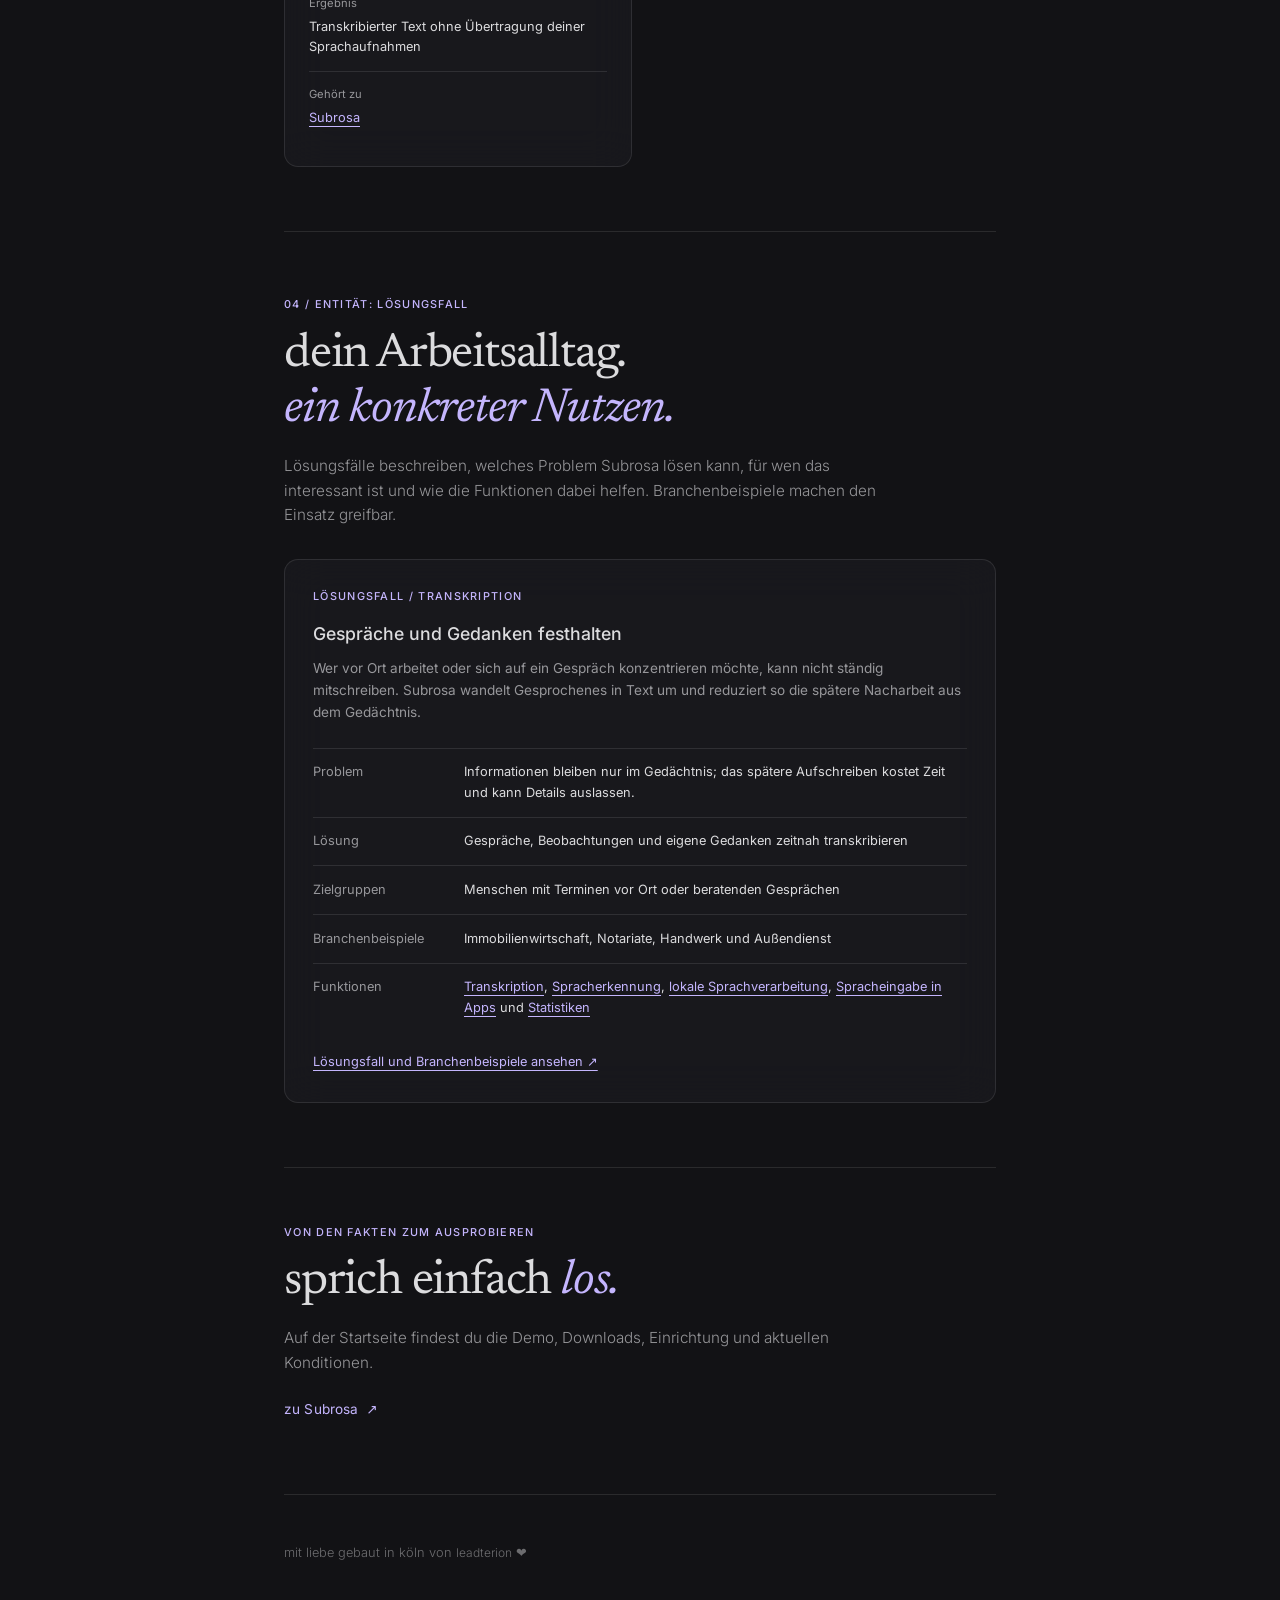
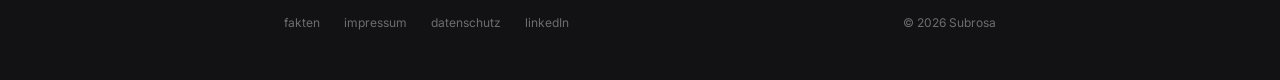
==== commit 66110e8a: "Add local speech processing feature and Leadterion footer link - Landing page: fifth feature card fo" ====
--- a/fakten/index.html
+++ b/fakten/index.html
@@ -53,7 +53,7 @@
         "applicationCategory": "ProductivityApplication",
         "operatingSystem": ["Android", "macOS", "Windows"],
         "publisher": {"@id": "https://subrosa-voice.de/fakten/#betreiber"},
-        "featureList": ["Transkription von Sprache in Text", "Automatische Spracherkennung, auch bei gemischten Sprachen", "Spracheingabe per Tastenkombination in Apps ohne eigene Diktierfunktion", "Zeitersparnis durch Statistiken nachvollziehen"]
+        "featureList": ["Transkription von Sprache in Text", "Automatische Spracherkennung, auch bei gemischten Sprachen", "Spracheingabe per Tastenkombination in Apps ohne eigene Diktierfunktion", "Zeitersparnis durch Statistiken nachvollziehen", "Datenschutz durch lokale Sprachverarbeitung ohne Übertragung an Server"]
       }
     ]
   }
@@ -113,13 +113,14 @@
           <div><dt>Kategorie</dt><dd>Produktivität / Spracheingabe</dd></div>
           <div><dt>Zweck</dt><dd>Text per Stimme erstellen und manuelles Tippen reduzieren</dd></div>
           <div><dt>Sprachen</dt><dd>Automatische Erkennung der gesprochenen Sprache, auch bei gemischten Sprachen</dd></div>
+          <div><dt>Sprachverarbeitung</dt><dd>Lokal auf dem Gerät; keine Übertragung der Sprachaufnahmen an Server</dd></div>
           <div><dt>Plattformen</dt><dd>Android, macOS (Apple Silicon und Intel), Windows</dd></div>
           <div><dt>Verfügbarkeit</dt><dd>Early Access; Android als APK, Desktop als direkter Download</dd></div>
           <div><dt>Einsatz</dt><dd>Nachrichten, Notizen und Dokumente, zum Beispiel in WhatsApp, Notion oder Google Docs</dd></div>
           <div><dt>Bedienung</dt><dd>Android: zweimal die Leiser-Taste. Desktop: rechte Option-/Alt-Taste; frei umbelegbar.</dd></div>
           <div><dt>Voraussetzungen</dt><dd>Mikrofonzugriff und Berechtigungen für das Einfügen von Text; Einrichtung siehe Download-Anleitung</dd></div>
           <div><dt>Betreiber</dt><dd><a href="#betreiber">Leon Bubova</a></dd></div>
-          <div><dt>Funktionen</dt><dd><a href="#funktionen">Vier Kernfunktionen im Überblick</a></dd></div>
+          <div><dt>Funktionen</dt><dd><a href="#funktionen">Fünf Kernfunktionen im Überblick</a></dd></div>
         </dl>
         <div class="facts-actions"><a class="facts-link" href="/#download">Android herunterladen ↗</a><a class="facts-link" href="/#desktop">Desktop herunterladen ↗</a></div>
       </article>
@@ -128,7 +129,7 @@
     <section class="facts-section" id="funktionen" aria-labelledby="funktionen-title">
       <p class="facts-eyebrow">03 / Entität: Funktion</p>
       <h2 id="funktionen-title">weniger tippen.<br><em>mehr du.</em></h2>
-      <p class="facts-section-intro">Sprache in Text verwandeln, Sprachen automatisch erkennen, andere Apps um Spracheingabe erweitern und die eigene Zeitersparnis nachvollziehen: Das sind die vier Kernfunktionen von Subrosa.</p>
+      <p class="facts-section-intro">Sprache in Text verwandeln, Sprachen automatisch erkennen, andere Apps um Spracheingabe erweitern, die eigene Zeitersparnis nachvollziehen und alles lokal auf dem Gerät verarbeiten: Das sind die fünf Kernfunktionen von Subrosa.</p>
       <div class="facts-grid">
         <article class="facts-card glass" id="transkription">
           <p class="facts-eyebrow">Funktion / 01</p><h3>Transkription</h3>
@@ -167,6 +168,16 @@
             <div><dt>Ziel</dt><dd>Die eigene Zeitersparnis nachvollziehen</dd></div>
             <div><dt>Ablauf</dt><dd>Mit Subrosa diktieren und die Statistiken in der App ansehen</dd></div>
             <div><dt>Ergebnis</dt><dd>Eine Übersicht über eingesparte Tippzeit, etwa für die aktuelle Woche</dd></div>
+            <div><dt>Gehört zu</dt><dd><a href="#app">Subrosa</a></dd></div>
+          </dl>
+        </article>
+        <article class="facts-card glass" id="lokale-sprachverarbeitung">
+          <p class="facts-eyebrow">Funktion / 05</p><h3>Datenschutz durch lokale Verarbeitung</h3>
+          <p>Deine Sprache wird ausschließlich lokal auf deinem Gerät verarbeitet. Sprachaufnahmen werden nicht zur Verarbeitung an Server geschickt.</p>
+          <dl class="facts-data facts-data-stacked">
+            <div><dt>Ziel</dt><dd>Gesprochene Inhalte bei der Transkription auf dem eigenen Gerät halten</dd></div>
+            <div><dt>Ablauf</dt><dd>Die Sprachverarbeitung erfolgt direkt auf deinem Gerät statt auf externen Servern.</dd></div>
+            <div><dt>Ergebnis</dt><dd>Transkribierter Text ohne Übertragung deiner Sprachaufnahmen</dd></div>
             <div><dt>Gehört zu</dt><dd><a href="#app">Subrosa</a></dd></div>
           </dl>
         </article>
@@ -186,7 +197,7 @@
           <div><dt>Lösung</dt><dd>Gespräche, Beobachtungen und eigene Gedanken zeitnah transkribieren</dd></div>
           <div><dt>Zielgruppen</dt><dd>Menschen mit Terminen vor Ort oder beratenden Gesprächen</dd></div>
           <div><dt>Branchenbeispiele</dt><dd>Immobilienwirtschaft, Notariate, Handwerk und Außendienst</dd></div>
-          <div><dt>Funktionen</dt><dd><a href="#transkription">Transkription</a>, <a href="#mehrsprachig">Spracherkennung</a>, <a href="#texteinfuegen">Spracheingabe in Apps</a> und <a href="#statistiken">Statistiken</a></dd></div>
+          <div><dt>Funktionen</dt><dd><a href="#transkription">Transkription</a>, <a href="#mehrsprachig">Spracherkennung</a>, <a href="#lokale-sprachverarbeitung">lokale Sprachverarbeitung</a>, <a href="#texteinfuegen">Spracheingabe in Apps</a> und <a href="#statistiken">Statistiken</a></dd></div>
         </dl>
         <a class="facts-link" href="/fakten/loesungsfaelle/gespraeche-und-gedanken-festhalten/">Lösungsfall und Branchenbeispiele ansehen ↗</a>
       </article>
